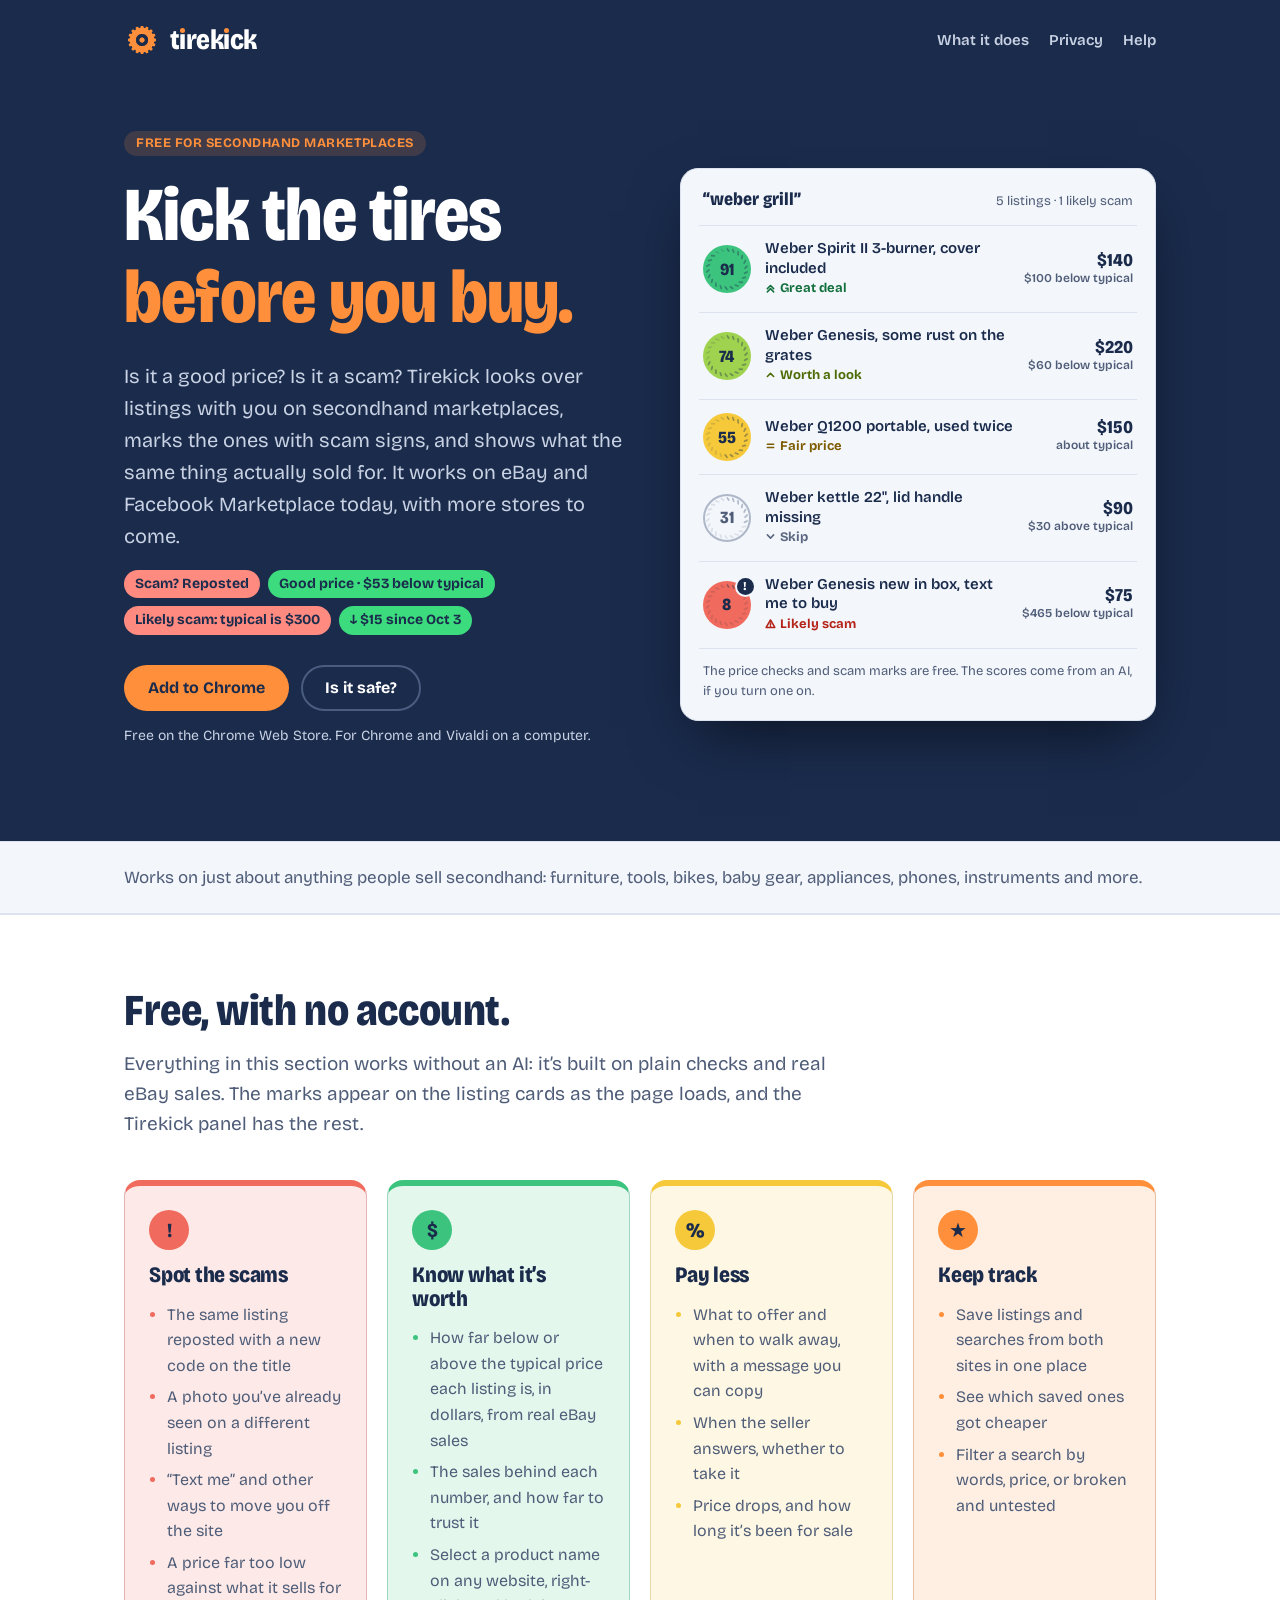
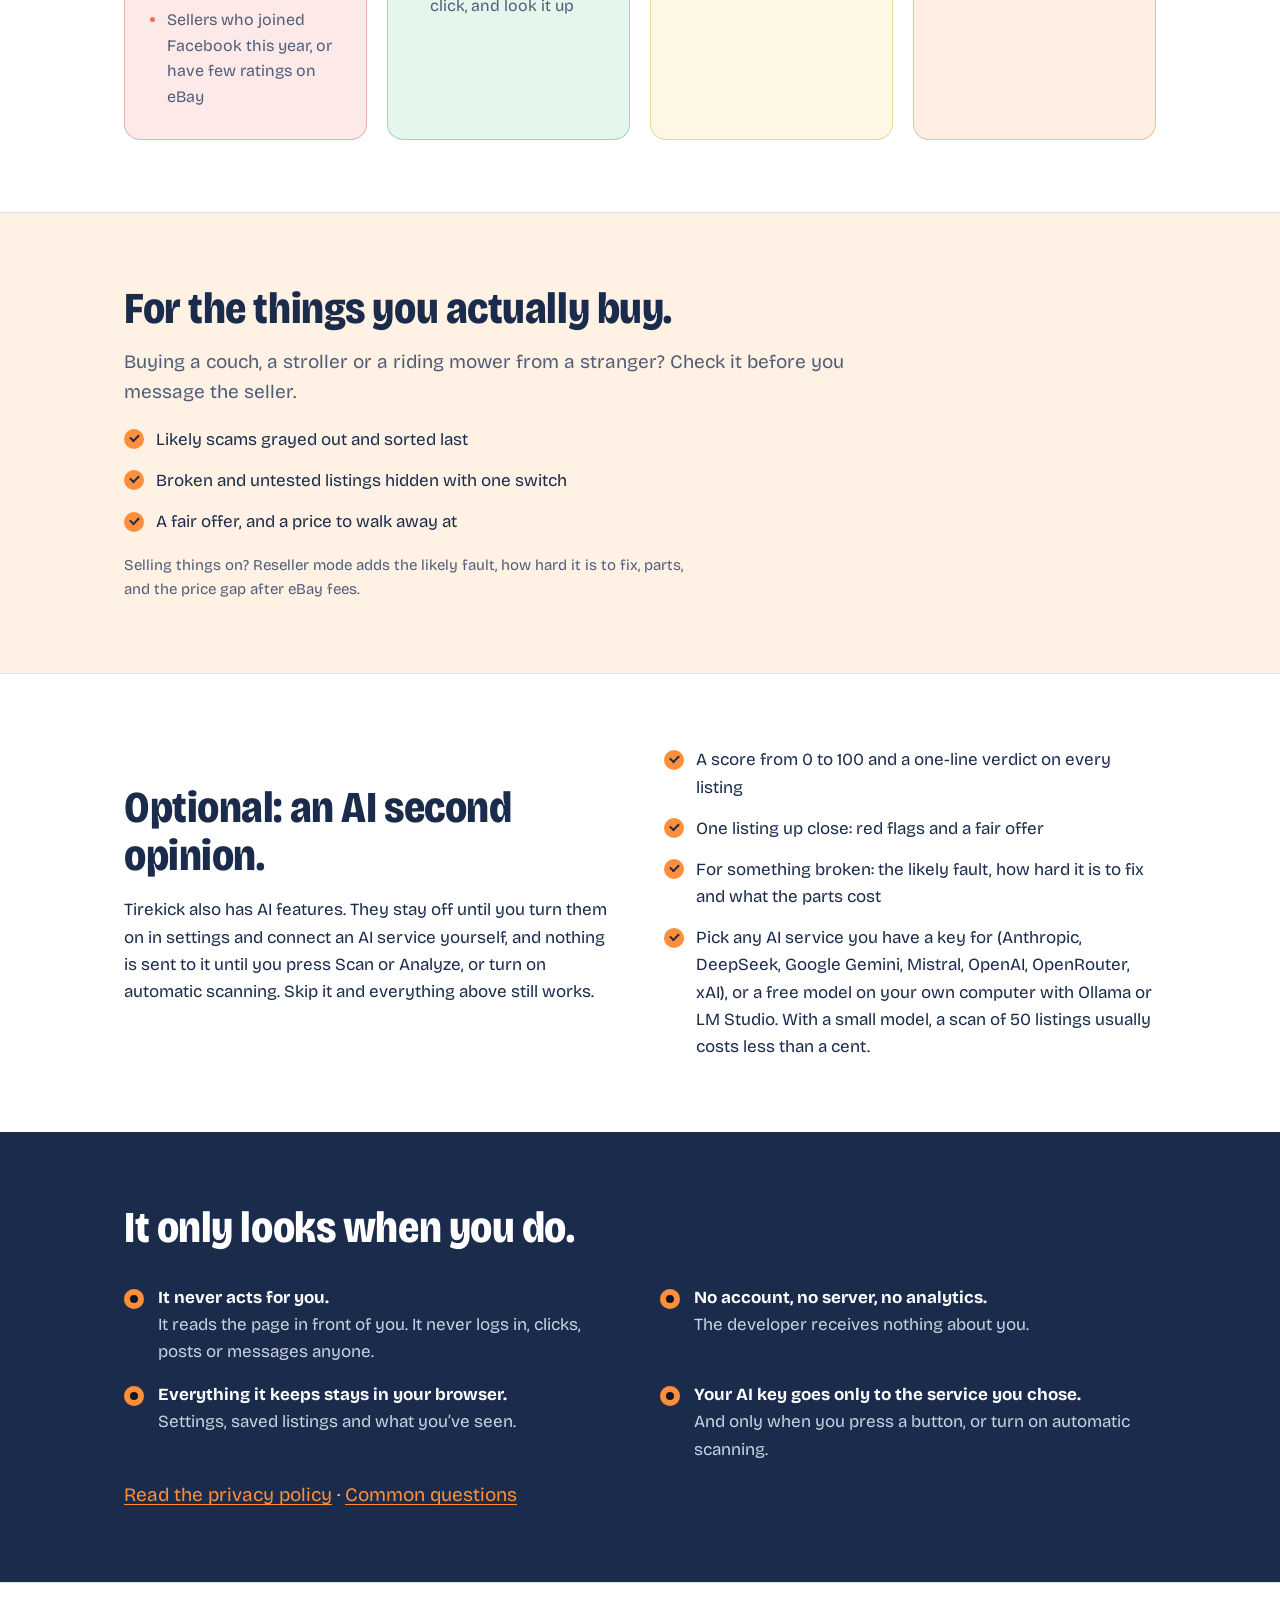
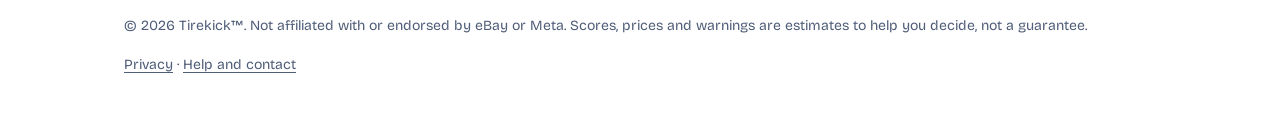
==== index.html @ babb9580 "Scam chips say Scam? and Likely scam: typical is, matching the extension Co-Authored-By: Claude Opus" ====
<!doctype html>
<html lang="en-US">
<head>
<meta charset="utf-8">
<meta name="viewport" content="width=device-width, initial-scale=1">
<title>Tirekick: kick the tires before you buy</title>
<meta name="description" content="Good price or scam? Price checks and scam warnings for secondhand marketplaces, starting with eBay and Facebook Marketplace. Free, no account.">
<meta name="theme-color" content="#1A2B4C">
<link rel="icon" href="favicon.png" type="image/png">
<link rel="stylesheet" href="style.css">
<meta property="og:title" content="Tirekick: kick the tires before you buy">
<meta property="og:description" content="Good price or scam? Price checks and scam warnings for secondhand marketplaces, starting with eBay and Facebook Marketplace.">
<meta property="og:image" content="https://tirekick.app/icon.png">
<meta property="og:url" content="https://tirekick.app/">
<link rel="canonical" href="https://tirekick.app/">
</head>
<body>
<a class="skip" href="#main">Skip to content</a>
<div class="hero-band">
  <header class="wrap top">
    <a class="brand" href="./" aria-label="Tirekick home">
      <img src="icon.png" alt="" width="36" height="36">
      <span class="wordmark" role="img" aria-label="Tirekick">t<span class="wm-i" aria-hidden="true">ı</span>rek<span class="wm-i" aria-hidden="true">ı</span>ck</span>
    </a>
    <nav aria-label="Site">
      <a href="#free">What it does</a>
      <a href="privacy.html">Privacy</a>
      <a href="support.html">Help</a>
    </nav>
  </header>

  <div class="wrap hero">
    <div>
      <p class="kicker">Free for secondhand marketplaces</p>
      <h1>Kick the tires <em>before you buy.</em></h1>
      <p class="lede">Is it a good price? Is it a scam? Tirekick looks over listings with you on secondhand marketplaces, marks the ones with scam signs, and shows what the same thing actually sold for. It works on eBay and Facebook Marketplace today, with more stores to come.</p>
      <ul class="chips" aria-label="Examples of the marks Tirekick puts on listing cards">
        <li class="chip warn">Scam? Reposted</li>
        <li class="chip good">Good price · $53 below typical</li>
        <li class="chip warn">Likely scam: typical is $300</li>
        <li class="chip good">↓ $15 since Oct 3</li>
      </ul>
      <div class="cta">
        <a class="btn primary" href="https://chromewebstore.google.com/detail/lmcpkglegjjamhickcmibcfjebjeoodj">Add to Chrome</a>
        <a class="btn ghost" href="#private">Is it safe?</a>
      </div>
      <p class="soon">Free on the Chrome Web Store. For Chrome and Vivaldi on a computer.</p>
    </div>

    <figure class="panel">
      <div class="panel-head"><b>“weber grill”</b><span>5 listings · 1 likely scam</span></div>
      <ol class="rows" aria-label="An example: five listings from one search, each with a score and a verdict">
        <li class="row" data-v="great">
          <div class="dot" style="--lit:20"><span>91</span></div>
          <div><div class="t">Weber Spirit II 3-burner, cover included</div><div class="verdict">Great deal</div></div>
          <div class="p">$140<small>$100 below typical</small></div>
        </li>
        <li class="row" data-v="good">
          <div class="dot" style="--lit:16"><span>74</span></div>
          <div><div class="t">Weber Genesis, some rust on the grates</div><div class="verdict">Worth a look</div></div>
          <div class="p">$220<small>$60 below typical</small></div>
        </li>
        <li class="row" data-v="fair">
          <div class="dot" style="--lit:12"><span>55</span></div>
          <div><div class="t">Weber Q1200 portable, used twice</div><div class="verdict">Fair price</div></div>
          <div class="p">$150<small>about typical</small></div>
        </li>
        <li class="row" data-v="pass">
          <div class="dot" style="--lit:7"><span>31</span></div>
          <div><div class="t">Weber kettle 22", lid handle missing</div><div class="verdict">Skip</div></div>
          <div class="p">$90<small>$30 above typical</small></div>
        </li>
        <li class="row" data-v="suspicious">
          <div class="dot" style="--lit:2"><span>8</span></div>
          <div><div class="t">Weber Genesis new in box, text me to buy</div><div class="verdict">Likely scam</div></div>
          <div class="p">$75<small>$465 below typical</small></div>
        </li>
      </ol>
      <figcaption>The price checks and scam marks are free. The scores come from an AI, if you turn one on.</figcaption>
    </figure>
  </div>
</div>

<main id="main">
  <section class="strip" aria-label="What it works on">
    <div class="wrap">
      <p>Works on just about anything people sell secondhand: furniture, tools, bikes, baby gear, appliances, phones, instruments and more.</p>
    </div>
  </section>

  <section class="band" id="free">
    <div class="wrap">
      <h2>Free, with no account.</h2>
      <p class="sub">Everything in this section works without an AI: it’s built on plain checks and real eBay sales. The marks appear on the listing cards as the page loads, and the Tirekick panel has the rest.</p>
      <div class="cols four">
        <div class="card" data-c="suspicious">
          <div class="icon" aria-hidden="true">!</div>
          <h3>Spot the scams</h3>
          <ul>
            <li>The same listing reposted with a new code on the title</li>
            <li>A photo you’ve already seen on a different listing</li>
            <li>“Text me” and other ways to move you off the site</li>
            <li>A price far too low against what it sells for</li>
            <li>Sellers who joined Facebook this year, or have few ratings on eBay</li>
          </ul>
        </div>
        <div class="card" data-c="great">
          <div class="icon" aria-hidden="true">$</div>
          <h3>Know what it’s worth</h3>
          <ul>
            <li>How far below or above the typical price each listing is, in dollars, from real eBay sales</li>
            <li>The sales behind each number, and how far to trust it</li>
            <li>Select a product name on any website, right-click, and look it up</li>
          </ul>
        </div>
        <div class="card" data-c="fair">
          <div class="icon" aria-hidden="true">%</div>
          <h3>Pay less</h3>
          <ul>
            <li>What to offer and when to walk away, with a message you can copy</li>
            <li>When the seller answers, whether to take it</li>
            <li>Price drops, and how long it’s been for sale</li>
          </ul>
        </div>
        <div class="card" data-c="accent">
          <div class="icon" aria-hidden="true">★</div>
          <h3>Keep track</h3>
          <ul>
            <li>Save listings and searches from both sites in one place</li>
            <li>See which saved ones got cheaper</li>
            <li>Filter a search by words, price, or broken and untested</li>
          </ul>
        </div>
      </div>
    </div>
  </section>

  <section class="band tint" id="modes">
    <div class="wrap">
      <h2>For the things you actually buy.</h2>
      <p class="sub">Buying a couch, a stroller or a riding mower from a stranger? Check it before you message the seller.</p>
      <ul class="ticks">
        <li>Likely scams grayed out and sorted last</li>
        <li>Broken and untested listings hidden with one switch</li>
        <li>A fair offer, and a price to walk away at</li>
      </ul>
      <p class="sub quiet">Selling things on? Reseller mode adds the likely fault, how hard it is to fix, parts, and the price gap after eBay fees.</p>
    </div>
  </section>

  <section class="band" id="ai">
    <div class="wrap split">
      <div>
        <h2>Optional: an AI second opinion.</h2>
        <p class="sub">Tirekick also has AI features. They stay off until you turn them on in settings and connect an AI service yourself, and nothing is sent to it until you press Scan or Analyze, or turn on automatic scanning. Skip it and everything above still works.</p>
      </div>
      <ul class="ticks">
        <li>A score from 0 to 100 and a one-line verdict on every listing</li>
        <li>One listing up close: red flags and a fair offer</li>
        <li>For something broken: the likely fault, how hard it is to fix and what the parts cost</li>
        <li>Pick any AI service you have a key for (Anthropic, DeepSeek, Google Gemini, Mistral, OpenAI, OpenRouter, xAI), or a free model on your own computer with Ollama or LM Studio. With a small model, a scan of 50 listings usually costs less than a cent.</li>
      </ul>
    </div>
  </section>

  <section class="band navy" id="private">
    <div class="wrap">
      <h2>It only looks when you do.</h2>
      <ul class="facts">
        <li><b>It never acts for you.</b><span>It reads the page in front of you. It never logs in, clicks, posts or messages anyone.</span></li>
        <li><b>No account, no server, no analytics.</b><span>The developer receives nothing about you.</span></li>
        <li><b>Everything it keeps stays in your browser.</b><span>Settings, saved listings and what you’ve seen.</span></li>
        <li><b>Your AI key goes only to the service you chose.</b><span>And only when you press a button, or turn on automatic scanning.</span></li>
      </ul>
      <p class="sub"><a href="privacy.html">Read the privacy policy</a> · <a href="support.html#faq">Common questions</a></p>
    </div>
  </section>
</main>

<footer>
  <div class="wrap">
    <span>© 2026 Tirekick™. Not affiliated with or endorsed by eBay or Meta. Scores, prices and warnings are estimates to help you decide, not a guarantee.</span>
    <span><a href="privacy.html">Privacy</a> · <a href="support.html">Help and contact</a></span>
  </div>
</footer>
</body>
</html>
---- style.css ----
/* tirekick.app. Colors, type, the tread and the verdict glyphs mirror lib/theme.js; change them there first. */
@font-face { font-family: "TK Sans"; src: url("fonts/bricolage-grotesque.woff2") format("woff2"); font-weight: 200 800; font-stretch: 100%; font-display: swap; }
@font-face { font-family: "TK Display"; src: url("fonts/bricolage-grotesque.woff2") format("woff2"); font-weight: 700 800; font-stretch: 85%; font-display: swap; }

:root {
  color-scheme: dark;
  --navy: #1A2B4C; --orange: #FF8F3A;
  --paper: #1C2433; --paper-2: #161D29; --raise: #232D3F; --ink: #EDF0F5; --muted: #A8B1C2; --rule: #2D3749; --tint: #161D29;
  --accent: #FF8F3A; --btn: #FF8F3A; --on-btn: #1A2B4C;
  --v-great: #5FE39A; --v-good: #C3EA6E; --v-fair: #FFE16B; --v-pass: #A9B5CB; --v-suspicious: #FF8A80;
  --dot-great: #3BDB7E; --dot-good: #B6E35A; --dot-fair: #FFE04A; --dot-pass: #7D8BA6; --dot-suspicious: #FF6A5E;
  --good-bg: #3BDB7E; --good-fg: #1A2B4C; --warn-bg: #FF8A80; --warn-fg: #1A2B4C; --new-bg: #FF8F3A; --new-fg: #1A2B4C;
  --shadow: 0 0 0 1px rgba(255,255,255,.04), 0 18px 44px -12px rgba(5,10,25,.75);
  --ui: "TK Sans", system-ui, -apple-system, "Segoe UI", Roboto, "Noto Sans", sans-serif;
  --display: "TK Display", "Arial Narrow", system-ui, -apple-system, "Segoe UI", Roboto, sans-serif;
  --tread: url("data:image/svg+xml,%3Csvg%20xmlns%3D%22http%3A%2F%2Fwww.w3.org%2F2000%2Fsvg%22%20viewBox%3D%220%200%20100%20100%22%3E%3Cpath%20d%3D%22M50%207.70L53.60%2012.50%22%20stroke%3D%22%23000%22%20stroke-width%3D%223.5%22%20stroke-linecap%3D%22round%22%20transform%3D%22rotate(0.00%2050%2050)%22%2F%3E%3Cpath%20d%3D%22M50%207.70L53.60%2012.50%22%20stroke%3D%22%23000%22%20stroke-width%3D%223.5%22%20stroke-linecap%3D%22round%22%20transform%3D%22rotate(16.36%2050%2050)%22%2F%3E%3Cpath%20d%3D%22M50%207.70L53.60%2012.50%22%20stroke%3D%22%23000%22%20stroke-width%3D%223.5%22%20stroke-linecap%3D%22round%22%20transform%3D%22rotate(32.73%2050%2050)%22%2F%3E%3Cpath%20d%3D%22M50%207.70L53.60%2012.50%22%20stroke%3D%22%23000%22%20stroke-width%3D%223.5%22%20stroke-linecap%3D%22round%22%20transform%3D%22rotate(49.09%2050%2050)%22%2F%3E%3Cpath%20d%3D%22M50%207.70L53.60%2012.50%22%20stroke%3D%22%23000%22%20stroke-width%3D%223.5%22%20stroke-linecap%3D%22round%22%20transform%3D%22rotate(65.45%2050%2050)%22%2F%3E%3Cpath%20d%3D%22M50%207.70L53.60%2012.50%22%20stroke%3D%22%23000%22%20stroke-width%3D%223.5%22%20stroke-linecap%3D%22round%22%20transform%3D%22rotate(81.82%2050%2050)%22%2F%3E%3Cpath%20d%3D%22M50%207.70L53.60%2012.50%22%20stroke%3D%22%23000%22%20stroke-width%3D%223.5%22%20stroke-linecap%3D%22round%22%20transform%3D%22rotate(98.18%2050%2050)%22%2F%3E%3Cpath%20d%3D%22M50%207.70L53.60%2012.50%22%20stroke%3D%22%23000%22%20stroke-width%3D%223.5%22%20stroke-linecap%3D%22round%22%20transform%3D%22rotate(114.55%2050%2050)%22%2F%3E%3Cpath%20d%3D%22M50%207.70L53.60%2012.50%22%20stroke%3D%22%23000%22%20stroke-width%3D%223.5%22%20stroke-linecap%3D%22round%22%20transform%3D%22rotate(130.91%2050%2050)%22%2F%3E%3Cpath%20d%3D%22M50%207.70L53.60%2012.50%22%20stroke%3D%22%23000%22%20stroke-width%3D%223.5%22%20stroke-linecap%3D%22round%22%20transform%3D%22rotate(147.27%2050%2050)%22%2F%3E%3Cpath%20d%3D%22M50%207.70L53.60%2012.50%22%20stroke%3D%22%23000%22%20stroke-width%3D%223.5%22%20stroke-linecap%3D%22round%22%20transform%3D%22rotate(163.64%2050%2050)%22%2F%3E%3Cpath%20d%3D%22M50%207.70L53.60%2012.50%22%20stroke%3D%22%23000%22%20stroke-width%3D%223.5%22%20stroke-linecap%3D%22round%22%20transform%3D%22rotate(180.00%2050%2050)%22%2F%3E%3Cpath%20d%3D%22M50%207.70L53.60%2012.50%22%20stroke%3D%22%23000%22%20stroke-width%3D%223.5%22%20stroke-linecap%3D%22round%22%20transform%3D%22rotate(196.36%2050%2050)%22%2F%3E%3Cpath%20d%3D%22M50%207.70L53.60%2012.50%22%20stroke%3D%22%23000%22%20stroke-width%3D%223.5%22%20stroke-linecap%3D%22round%22%20transform%3D%22rotate(212.73%2050%2050)%22%2F%3E%3Cpath%20d%3D%22M50%207.70L53.60%2012.50%22%20stroke%3D%22%23000%22%20stroke-width%3D%223.5%22%20stroke-linecap%3D%22round%22%20transform%3D%22rotate(229.09%2050%2050)%22%2F%3E%3Cpath%20d%3D%22M50%207.70L53.60%2012.50%22%20stroke%3D%22%23000%22%20stroke-width%3D%223.5%22%20stroke-linecap%3D%22round%22%20transform%3D%22rotate(245.45%2050%2050)%22%2F%3E%3Cpath%20d%3D%22M50%207.70L53.60%2012.50%22%20stroke%3D%22%23000%22%20stroke-width%3D%223.5%22%20stroke-linecap%3D%22round%22%20transform%3D%22rotate(261.82%2050%2050)%22%2F%3E%3Cpath%20d%3D%22M50%207.70L53.60%2012.50%22%20stroke%3D%22%23000%22%20stroke-width%3D%223.5%22%20stroke-linecap%3D%22round%22%20transform%3D%22rotate(278.18%2050%2050)%22%2F%3E%3Cpath%20d%3D%22M50%207.70L53.60%2012.50%22%20stroke%3D%22%23000%22%20stroke-width%3D%223.5%22%20stroke-linecap%3D%22round%22%20transform%3D%22rotate(294.55%2050%2050)%22%2F%3E%3Cpath%20d%3D%22M50%207.70L53.60%2012.50%22%20stroke%3D%22%23000%22%20stroke-width%3D%223.5%22%20stroke-linecap%3D%22round%22%20transform%3D%22rotate(310.91%2050%2050)%22%2F%3E%3Cpath%20d%3D%22M50%207.70L53.60%2012.50%22%20stroke%3D%22%23000%22%20stroke-width%3D%223.5%22%20stroke-linecap%3D%22round%22%20transform%3D%22rotate(327.27%2050%2050)%22%2F%3E%3Cpath%20d%3D%22M50%207.70L53.60%2012.50%22%20stroke%3D%22%23000%22%20stroke-width%3D%223.5%22%20stroke-linecap%3D%22round%22%20transform%3D%22rotate(343.64%2050%2050)%22%2F%3E%3C%2Fsvg%3E");
}
@media (prefers-color-scheme: light) {
  :root {
    color-scheme: light;
    --paper: #FFFFFF; --paper-2: #F3F6FB; --raise: #FFFFFF; --ink: #1A2B4C; --muted: #4F5D78; --rule: #DCE3EE; --tint: #FFF1E4;
    --accent: #B04E0E; --btn: #FF8F3A; --on-btn: #1A2B4C;
    --v-great: #12703C; --v-good: #4D6B05; --v-fair: #7D5C00; --v-pass: #5B6780; --v-suspicious: #B42318;
    --dot-great: #3CC47E; --dot-good: #9FD24F; --dot-fair: #F5C93A; --dot-pass: #AEB8C9; --dot-suspicious: #F06A5D;
    --good-bg: #3CC47E; --good-fg: #10261A; --warn-bg: #F06A5D; --warn-fg: #2A0F0B; --new-bg: #FF8F3A; --new-fg: #1A2B4C;
    --shadow: 0 1px 2px rgba(26,43,76,.06), 0 18px 44px -14px rgba(26,43,76,.32);
  }
}

* { box-sizing: border-box; }
html { -webkit-text-size-adjust: 100%; }
body { margin: 0; background: var(--paper); color: var(--ink); font: 17px/1.6 var(--ui); -webkit-font-smoothing: antialiased; }
a { color: var(--accent); text-underline-offset: .18em; }
a:hover { text-decoration-thickness: 2px; }
:focus-visible { outline: 3px solid var(--orange); outline-offset: 3px; border-radius: 4px; }
.wrap { max-width: 1080px; margin: 0 auto; padding: 0 24px; }
@media (max-width: 520px) { .wrap { padding: 0 16px; } }
h1, h2, h3 { font-family: var(--display); font-weight: 800; line-height: 1.08; letter-spacing: -.01em; margin: 0; }

/* ---------- header ---------- */
.top { display: flex; align-items: center; justify-content: space-between; gap: 16px; padding-block: 22px; }
.brand { display: flex; align-items: center; gap: 10px; color: var(--ink); text-decoration: none; }
.brand img { width: 36px; height: 36px; border-radius: 8px; }
.wordmark { font: 800 28px/1 var(--display); letter-spacing: -.02em; }
.wm-i { position: relative; display: inline-block; }
.wm-i::after { content: ""; position: absolute; left: 50%; top: .075em; width: .19em; height: .19em; margin-left: -.095em; border-radius: 50%; background: var(--orange); }
.top nav { display: flex; gap: 20px; font-weight: 600; font-size: 15px; }
.top nav a { color: var(--muted); text-decoration: none; }
.top nav a:hover { color: var(--ink); }
.wordmark, .top nav a { white-space: nowrap; }
@media (max-width: 700px) { .top nav a.wide { display: none; } }
@media (max-width: 520px) { .brand img { width: 30px; height: 30px; } .wordmark { font-size: 24px; } .top nav { gap: 14px; font-size: 14px; } }

/* ---------- hero ---------- */
.hero { display: grid; grid-template-columns: 1.05fr 1fr; gap: 56px; align-items: center; padding-block: 48px 80px; }
.hero h1 { font-size: clamp(44px, 7vw, 76px); }
.hero h1 em { font-style: normal; color: var(--accent); }
.lede { font-size: 20px; color: var(--muted); margin: 22px 0 30px; max-width: 34em; }
.cta { display: flex; flex-wrap: wrap; gap: 12px; align-items: center; }
.btn { display: inline-flex; align-items: center; gap: 8px; padding: 13px 22px; border-radius: 999px; font: 700 16px/1 var(--ui); text-decoration: none; border: 2px solid transparent; }
.btn.primary { background: var(--btn); color: var(--on-btn); }
.btn.ghost { color: var(--ink); border-color: var(--rule); }
.btn.ghost:hover { border-color: var(--muted); }
.soon { font-size: 14px; color: var(--muted); }
@media (max-width: 860px) { .hero { grid-template-columns: 1fr; gap: 40px; padding-block: 24px 56px; } }

/* ---------- the sample panel ---------- */
.panel { margin: 0; background: var(--paper-2); border: 1px solid var(--rule); border-radius: 18px; box-shadow: var(--shadow); padding: 18px; }
.panel-head { display: flex; justify-content: space-between; align-items: baseline; gap: 12px; padding: 2px 4px 14px; border-bottom: 1px solid var(--rule); }
.panel-head b { font: 800 18px/1.2 var(--display); }
.panel-head span { font-size: 13px; color: var(--muted); }
.rows { list-style: none; margin: 0; padding: 0; }
.row { display: grid; grid-template-columns: 48px 1fr auto; gap: 14px; align-items: center; padding: 13px 4px; border-bottom: 1px solid var(--rule); }
.row:last-child { border-bottom: 0; }
.row .t { font-weight: 600; font-size: 15px; line-height: 1.3; }
.row .m { font-size: 13px; color: var(--muted); }
.row .p { font: 800 18px/1 var(--display); text-align: right; }
.row .p small { display: block; font: 600 12px/1.6 var(--ui); color: var(--muted); }
.verdict { font-size: 13px; font-weight: 700; color: var(--v); }
[data-v="great"] { --v: var(--v-great); --d: var(--dot-great); --glyph: url("data:image/svg+xml,%3Csvg%20xmlns%3D%22http%3A%2F%2Fwww.w3.org%2F2000%2Fsvg%22%20viewBox%3D%220%200%2014%2014%22%3E%3Cg%20fill%3D%22none%22%20stroke%3D%22%23000%22%20stroke-width%3D%222%22%20stroke-linecap%3D%22round%22%20stroke-linejoin%3D%22round%22%3E%3Cpath%20d%3D%22M3%208.5l4-4%204%204M3%2012.5l4-4%204%204%22%2F%3E%3C%2Fg%3E%3C%2Fsvg%3E"); }
[data-v="good"] { --v: var(--v-good); --d: var(--dot-good); --glyph: url("data:image/svg+xml,%3Csvg%20xmlns%3D%22http%3A%2F%2Fwww.w3.org%2F2000%2Fsvg%22%20viewBox%3D%220%200%2014%2014%22%3E%3Cg%20fill%3D%22none%22%20stroke%3D%22%23000%22%20stroke-width%3D%222%22%20stroke-linecap%3D%22round%22%20stroke-linejoin%3D%22round%22%3E%3Cpath%20d%3D%22M3%209.5l4-4%204%204%22%2F%3E%3C%2Fg%3E%3C%2Fsvg%3E"); }
[data-v="fair"] { --v: var(--v-fair); --d: var(--dot-fair); --glyph: url("data:image/svg+xml,%3Csvg%20xmlns%3D%22http%3A%2F%2Fwww.w3.org%2F2000%2Fsvg%22%20viewBox%3D%220%200%2014%2014%22%3E%3Cg%20fill%3D%22none%22%20stroke%3D%22%23000%22%20stroke-width%3D%222%22%20stroke-linecap%3D%22round%22%20stroke-linejoin%3D%22round%22%3E%3Cpath%20d%3D%22M3%205.5h8M3%209.5h8%22%2F%3E%3C%2Fg%3E%3C%2Fsvg%3E"); }
[data-v="pass"] { --v: var(--v-pass); --d: var(--dot-pass); --glyph: url("data:image/svg+xml,%3Csvg%20xmlns%3D%22http%3A%2F%2Fwww.w3.org%2F2000%2Fsvg%22%20viewBox%3D%220%200%2014%2014%22%3E%3Cg%20fill%3D%22none%22%20stroke%3D%22%23000%22%20stroke-width%3D%222%22%20stroke-linecap%3D%22round%22%20stroke-linejoin%3D%22round%22%3E%3Cpath%20d%3D%22M3%205l4%204%204-4%22%2F%3E%3C%2Fg%3E%3C%2Fsvg%3E"); }
[data-v="suspicious"] { --v: var(--v-suspicious); --d: var(--dot-suspicious); --glyph: url("data:image/svg+xml,%3Csvg%20xmlns%3D%22http%3A%2F%2Fwww.w3.org%2F2000%2Fsvg%22%20viewBox%3D%220%200%2014%2014%22%3E%3Cg%20fill%3D%22none%22%20stroke%3D%22%23000%22%20stroke-width%3D%222%22%20stroke-linecap%3D%22round%22%20stroke-linejoin%3D%22round%22%3E%3Cpath%20d%3D%22M7%202.5l5.5%209.5h-11z%22%2F%3E%3Cpath%20d%3D%22M7%206.5v2.4M7%2010.6v.1%22%2F%3E%3C%2Fg%3E%3C%2Fsvg%3E"); }
.verdict::before { content: ""; display: inline-block; width: .85em; height: .85em; margin-right: .3em; vertical-align: -.06em; background: currentColor;
  -webkit-mask: var(--glyph) center/contain no-repeat; mask: var(--glyph) center/contain no-repeat; }

.dot { --mk: color-mix(in srgb, var(--d) 60%, #1A2B4C); position: relative; width: 48px; height: 48px; border-radius: 50%; background: var(--d); color: #1A2B4C;
  display: grid; place-items: center; font: 800 17px/1 var(--display); }
.dot::before { content: ""; position: absolute; inset: 0; border-radius: 50%;
  background: conic-gradient(var(--mk) calc((var(--lit) - .5) * 16.3636deg), color-mix(in srgb, var(--mk) 36%, transparent) 0);
  -webkit-mask: var(--tread) center/100% 100% no-repeat; mask: var(--tread) center/100% 100% no-repeat; }
.dot > span { position: relative; }
[data-v="pass"] .dot { --mk: var(--d); background: var(--paper-2); box-shadow: inset 0 0 0 2px var(--d); color: var(--muted); }
[data-v="suspicious"] .dot::after { content: "!"; position: absolute; top: -3px; right: -3px; width: 17px; height: 17px; border-radius: 50%;
  background: #1A2B4C; color: #fff; box-shadow: 0 0 0 2px var(--paper-2); font: 800 12px/17px var(--ui); text-align: center; }
@media (forced-colors: active) { .dot { background: none; border: 2px solid CanvasText; } .dot::before { display: none; } }
@media (max-width: 420px) { .row { grid-template-columns: 40px 1fr auto; gap: 10px; } .dot { width: 40px; height: 40px; font-size: 15px; } }

/* ---------- sections ---------- */
section.band { padding: 72px 0; border-top: 1px solid var(--rule); }
.band h2 { font-size: clamp(30px, 4.4vw, 44px); max-width: 18em; }
.band > .wrap > p.sub { color: var(--muted); font-size: 19px; max-width: 38em; margin: 14px 0 0; }
.cols { display: grid; grid-template-columns: repeat(3, 1fr); gap: 20px; margin-top: 40px; }
.card { background: var(--paper-2); border: 1px solid var(--rule); border-radius: 16px; padding: 24px; }
.card h3 { font-size: 22px; margin-bottom: 4px; }
.card .tag { font-size: 13px; font-weight: 700; color: var(--accent); text-transform: uppercase; letter-spacing: .06em; }
.card ul { margin: 14px 0 0; padding-left: 1.1em; color: var(--muted); font-size: 16px; }
.card li { margin: 6px 0; }
.card li::marker { color: var(--orange); }
@media (max-width: 860px) { .cols { grid-template-columns: 1fr; } }

.facts { display: grid; grid-template-columns: repeat(2, 1fr); gap: 16px 40px; margin-top: 32px; padding: 0; list-style: none; }
.facts li { padding-left: 34px; position: relative; }
.facts li::before { content: ""; position: absolute; left: 0; top: .3em; width: 20px; height: 20px; border-radius: 50%; background: var(--orange); box-shadow: inset 0 0 0 6px var(--orange), inset 0 0 0 20px var(--navy); }
.facts b { display: block; }
.facts span { color: var(--muted); }
@media (max-width: 700px) { .facts { grid-template-columns: 1fr; } }

/* ---------- color: chips, card edges, the navy band ---------- */
.kicker { display: inline-block; margin: 0 0 18px; padding: 6px 12px; border-radius: 999px; font: 700 13px/1 var(--ui); letter-spacing: .04em; text-transform: uppercase;
  background: var(--new-bg); color: var(--new-fg); }
.chips { list-style: none; display: flex; flex-wrap: wrap; gap: 8px; margin: -12px 0 30px; padding: 0; }
.chip { padding: 5px 11px; border-radius: 999px; font: 700 14px/1.3 var(--ui); }
.chip.good { background: var(--good-bg); color: var(--good-fg); }
.chip.warn { background: var(--warn-bg); color: var(--warn-fg); }
.chip.new { background: var(--new-bg); color: var(--new-fg); }
.chip.plain { box-shadow: inset 0 0 0 2px var(--dot-great); color: var(--v-great); }
.panel figcaption { padding: 12px 4px 0; border-top: 1px solid var(--rule); font-size: 13px; color: var(--muted); }
.cols.four { grid-template-columns: repeat(4, 1fr); }
@media (max-width: 1020px) { .cols.four { grid-template-columns: repeat(2, 1fr); } }
@media (max-width: 600px) { .cols.four { grid-template-columns: 1fr; } }
.card[data-c] { border-top: 6px solid var(--c); }
.card[data-c] .tag { color: var(--ct); }
.card[data-c] li::marker { color: var(--c); }
[data-c="great"] { --c: var(--dot-great); --ct: var(--v-great); }
[data-c="suspicious"] { --c: var(--dot-suspicious); --ct: var(--v-suspicious); }
[data-c="fair"] { --c: var(--dot-fair); --ct: var(--v-fair); }
[data-c="accent"] { --c: var(--orange); --ct: var(--accent); }
.band.navy { background: var(--navy); color: #FFFFFF; border-top: 0; }
.band.navy .sub, .band.navy > .wrap > p.sub { color: #C9D2E3; } /* the second beats .band > .wrap > p.sub */
.band.navy b { color: #FFFFFF; }
.split { display: grid; grid-template-columns: 1fr 1fr; gap: 48px; align-items: center; }
@media (max-width: 860px) { .split { grid-template-columns: 1fr; gap: 28px; } }
.ticks { list-style: none; margin: 0; padding: 0; display: grid; gap: 14px; font-size: 17px; }
.ticks li { position: relative; padding-left: 32px; }
.ticks li::before { content: ""; position: absolute; left: 0; top: .2em; width: 20px; height: 20px; border-radius: 50%; background: var(--orange); }
.ticks li::after { content: ""; position: absolute; left: 6px; top: calc(.2em + 5px); width: 7px; height: 4px; border: solid var(--navy); border-width: 0 0 2.5px 2.5px; transform: rotate(-45deg); }
.band > .wrap > p.sub.small { font-size: 16px; }

/* ---------- the help page ---------- */
.contact { background: var(--paper-2); border: 1px solid var(--rule); border-left: 4px solid var(--orange); border-radius: 12px; padding: 18px 22px; }
.contact b, .contact span { display: block; }
.contact span { color: var(--muted); }
.steps { padding-left: 1.3em; }
.steps li::marker { font-weight: 800; color: var(--accent); }
kbd { font: 600 14px/1 var(--ui); padding: 2px 6px; border: 1px solid var(--line, var(--rule)); border-radius: 5px; background: var(--paper-2); }
.faq details { border-bottom: 1px solid var(--rule); padding: 4px 0; }
.faq details:first-child { border-top: 1px solid var(--rule); }
.faq summary { cursor: pointer; padding: 12px 0; font-weight: 700; list-style-position: outside; }
.faq summary::marker { color: var(--accent); }
.faq details p { margin: 0 0 16px; color: var(--muted); }

/* ---------- round 2: the navy hero, icons, the two modes ---------- */
.hero-band { background: var(--navy); color: #FFFFFF; border-bottom: 1px solid var(--rule); }
@media (prefers-color-scheme: dark) { .hero-band, .band.navy { background: #141A25; } }
.hero-band .brand, .hero-band .top nav a:hover { color: #FFFFFF; }
.hero-band .top nav a { color: #C9D2E3; }
.hero-band .hero h1 { color: #FFFFFF; }
.hero-band .hero h1 em { color: var(--orange); }
.hero-band .lede, .hero-band .soon { color: #C9D2E3; }
.hero-band .btn.primary { background: var(--orange); color: var(--navy); }
.hero-band .btn.ghost { color: #FFFFFF; border-color: #4A5C80; }
.hero-band .btn.ghost:hover { border-color: #C9D2E3; }
.hero-band .kicker { background: rgba(255,143,58,.16); color: var(--orange); }
.hero-band .chip.good { background: #3BDB7E; color: var(--navy); }
.hero-band .chip.warn { background: #FF8A80; color: var(--navy); }
.hero-band .chip.new { background: var(--orange); color: var(--navy); }
.hero-band .panel { color: var(--ink); box-shadow: 0 24px 60px -18px rgba(0,0,0,.6); }
.hero-band :focus-visible { outline-color: #FFFFFF; }
.card .icon { width: 40px; height: 40px; border-radius: 50%; display: grid; place-items: center; margin-bottom: 14px;
  background: var(--c); color: var(--navy); font: 800 20px/1 var(--display); }
.card[data-c] { background: color-mix(in srgb, var(--c) 14%, var(--paper)); border-color: color-mix(in srgb, var(--c) 40%, var(--rule)); }
.card[data-c] { border-top-color: var(--c); }
.band.tint { background: var(--tint); }
.cols.two { grid-template-columns: repeat(2, 1fr); }
@media (max-width: 860px) { .cols.two { grid-template-columns: 1fr; } }
.mode { background: var(--paper); border: 1px solid var(--rule); border-top: 8px solid var(--c); border-radius: 16px; padding: 26px; }
.mode h3 { font-size: 26px; margin: 10px 0 6px; }
.mode > p { color: var(--muted); margin: 0 0 18px; }
.mode-tag { display: inline-block; padding: 5px 12px; border-radius: 999px; background: var(--c); color: var(--navy); font: 800 13px/1 var(--ui); letter-spacing: .05em; text-transform: uppercase; }
.mode .ticks li::before { background: var(--c); }
.band.navy .facts span { color: #C9D2E3; }
.band.navy .facts li::before { box-shadow: inset 0 0 0 6px var(--orange), inset 0 0 0 20px #0F1726; }
.band.navy a { color: var(--orange); }
.band.navy h2 { color: #FFFFFF; }

.strip { padding: 22px 0; background: var(--paper-2); border-bottom: 1px solid var(--rule); }
.strip p { margin: 0; color: var(--muted); font-size: 17px; }

/* ---------- footer ---------- */
footer { border-top: 1px solid var(--rule); padding: 32px 0 48px; font-size: 14px; color: var(--muted); }
footer .wrap { display: flex; flex-wrap: wrap; gap: 12px 28px; justify-content: space-between; }
footer a { color: var(--muted); display: inline-block; padding: 4px 0; } /* a 24px-high target */
.skip { position: absolute; left: 16px; top: -60px; z-index: 10; padding: 10px 16px; border-radius: 8px; background: var(--paper, #FFFFFF); color: var(--ink, #111111); font-weight: 600; }
.skip:focus { top: 12px; }

/* ---------- the privacy page ---------- */
.doc { max-width: 760px; padding-top: 24px; padding-bottom: 72px; }
.doc h1 { font-size: clamp(36px, 6vw, 56px); }
.doc .date { color: var(--muted); margin: 10px 0 28px; }
.doc h2 { font-size: 28px; margin: 48px 0 12px; }
.doc .short { background: var(--paper-2); border: 1px solid var(--rule); border-left: 4px solid var(--orange); border-radius: 12px; padding: 18px 22px; }
.doc li { margin: 8px 0; }
.table { overflow-x: auto; margin: 16px 0; border: 1px solid var(--rule); border-radius: 12px; }
.table table { border-collapse: collapse; width: 100%; min-width: 560px; font-size: 15px; }
.table th, .table td { text-align: left; vertical-align: top; padding: 12px 14px; border-bottom: 1px solid var(--rule); }
.table th { background: var(--paper-2); font-weight: 700; }
.table tr:last-child td { border-bottom: 0; }
.placeholder { background: color-mix(in srgb, var(--orange) 25%, transparent); padding: 0 4px; border-radius: 4px; }

#modes .ticks { margin: 18px 0 8px; }
#modes .quiet { font-size: 15px; margin-top: 18px; }
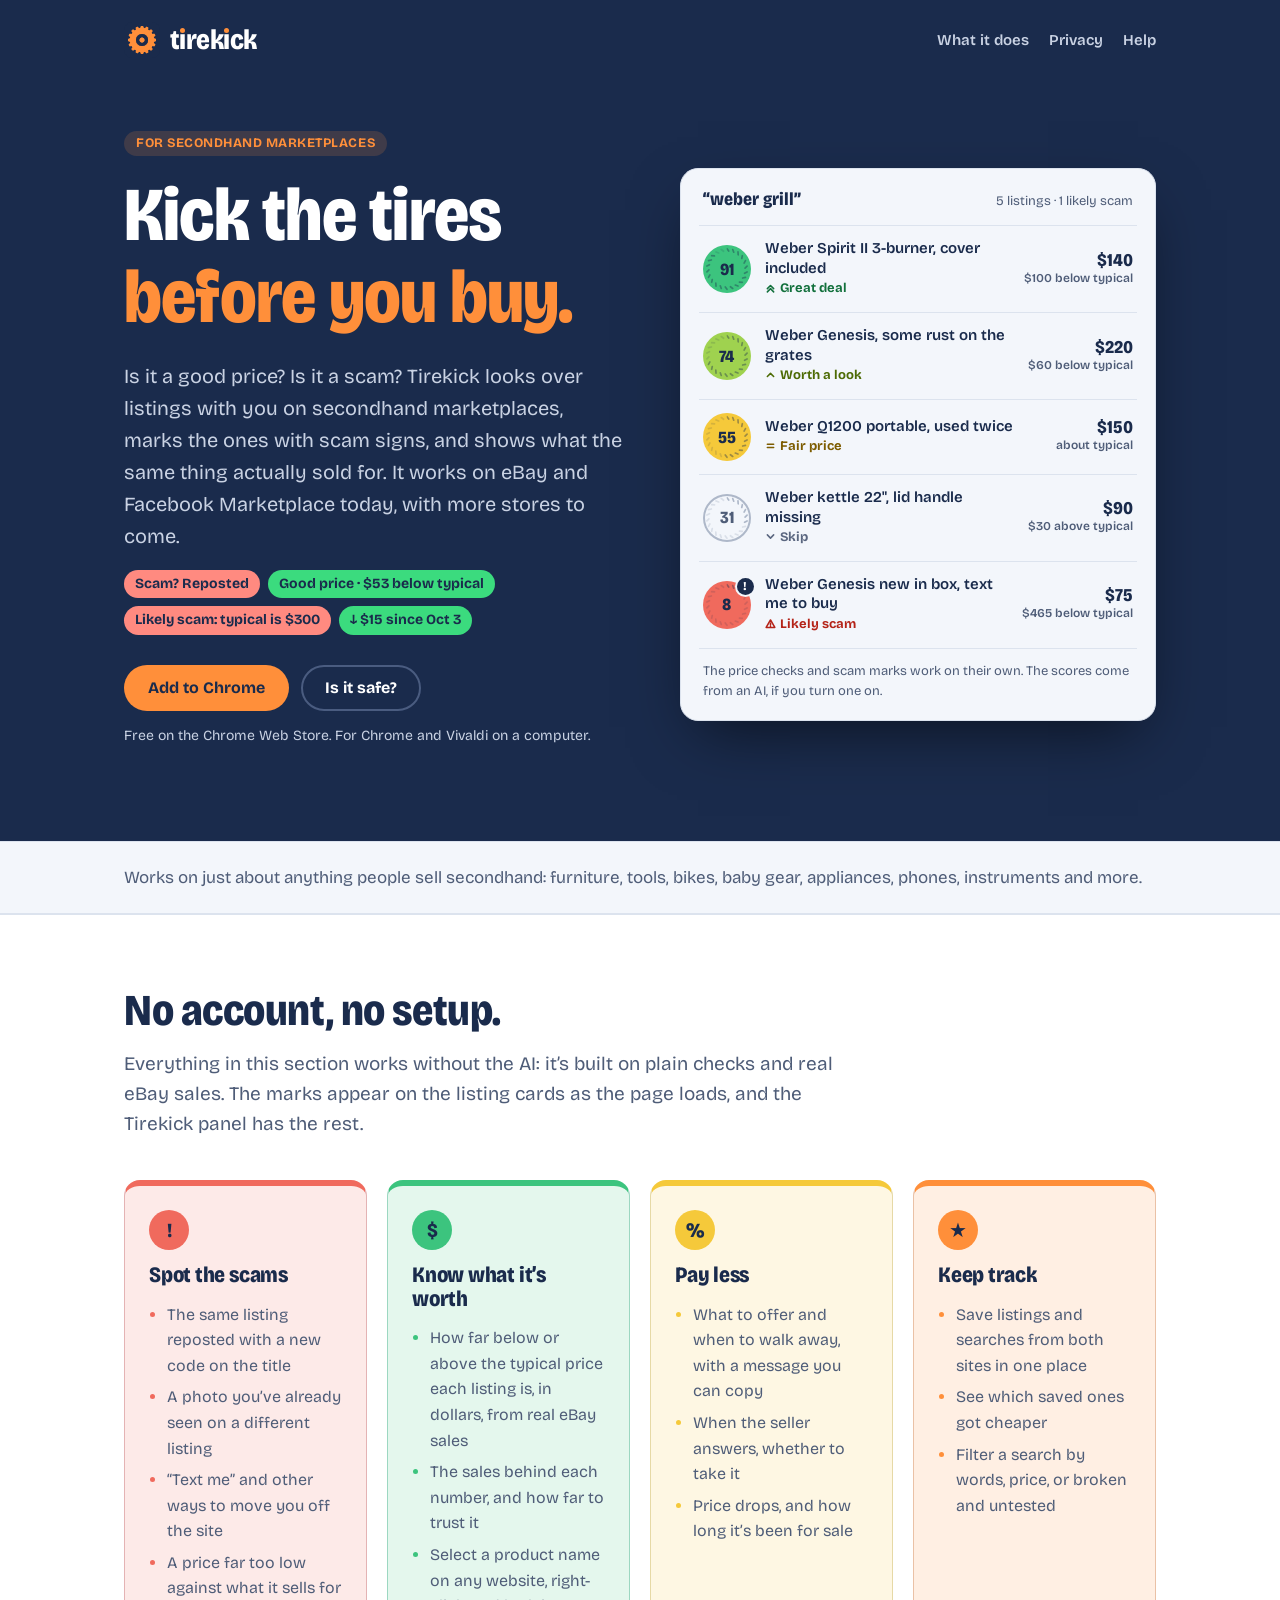
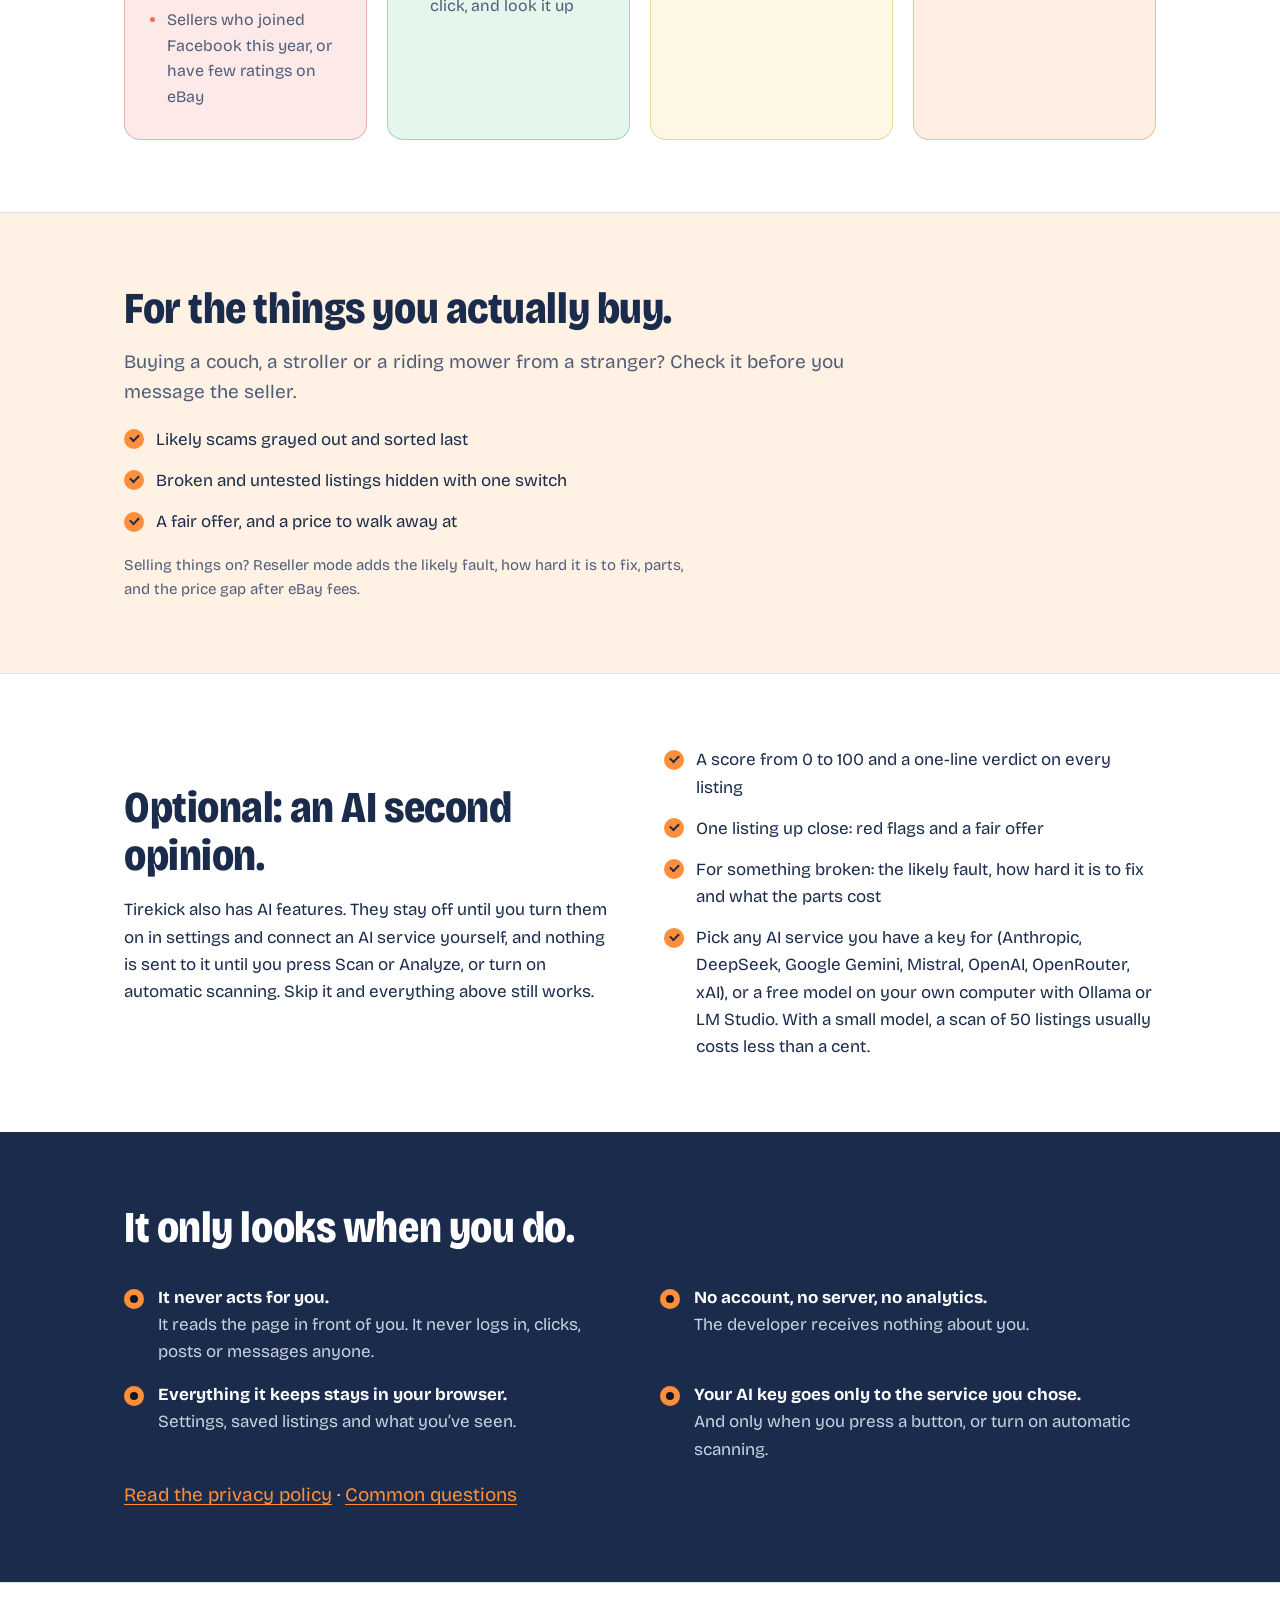
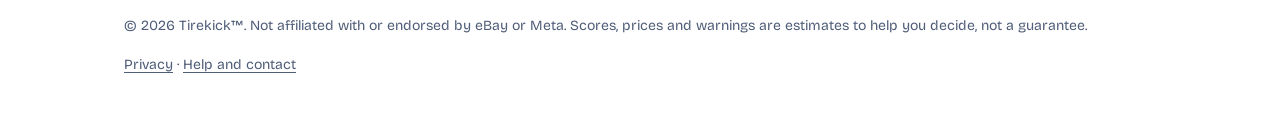
==== commit fa109354: "Sync site/: drop "free" where it no longer says anything Co-Authored-By: Claude Opus 5.5 (1M context" ====
--- a/index.html
+++ b/index.html
@@ -4,7 +4,7 @@
 <meta charset="utf-8">
 <meta name="viewport" content="width=device-width, initial-scale=1">
 <title>Tirekick: kick the tires before you buy</title>
-<meta name="description" content="Good price or scam? Price checks and scam warnings for secondhand marketplaces, starting with eBay and Facebook Marketplace. Free, no account.">
+<meta name="description" content="Good price or scam? Price checks and scam warnings for secondhand marketplaces, starting with eBay and Facebook Marketplace. No account needed.">
 <meta name="theme-color" content="#1A2B4C">
 <link rel="icon" href="favicon.png" type="image/png">
 <link rel="stylesheet" href="style.css">
@@ -31,7 +31,7 @@
 
   <div class="wrap hero">
     <div>
-      <p class="kicker">Free for secondhand marketplaces</p>
+      <p class="kicker">For secondhand marketplaces</p>
       <h1>Kick the tires <em>before you buy.</em></h1>
       <p class="lede">Is it a good price? Is it a scam? Tirekick looks over listings with you on secondhand marketplaces, marks the ones with scam signs, and shows what the same thing actually sold for. It works on eBay and Facebook Marketplace today, with more stores to come.</p>
       <ul class="chips" aria-label="Examples of the marks Tirekick puts on listing cards">
@@ -76,7 +76,7 @@
           <div class="p">$75<small>$465 below typical</small></div>
         </li>
       </ol>
-      <figcaption>The price checks and scam marks are free. The scores come from an AI, if you turn one on.</figcaption>
+      <figcaption>The price checks and scam marks work on their own. The scores come from an AI, if you turn one on.</figcaption>
     </figure>
   </div>
 </div>
@@ -90,8 +90,8 @@
 
   <section class="band" id="free">
     <div class="wrap">
-      <h2>Free, with no account.</h2>
-      <p class="sub">Everything in this section works without an AI: it’s built on plain checks and real eBay sales. The marks appear on the listing cards as the page loads, and the Tirekick panel has the rest.</p>
+      <h2>No account, no setup.</h2>
+      <p class="sub">Everything in this section works without the AI: it’s built on plain checks and real eBay sales. The marks appear on the listing cards as the page loads, and the Tirekick panel has the rest.</p>
       <div class="cols four">
         <div class="card" data-c="suspicious">
           <div class="icon" aria-hidden="true">!</div>
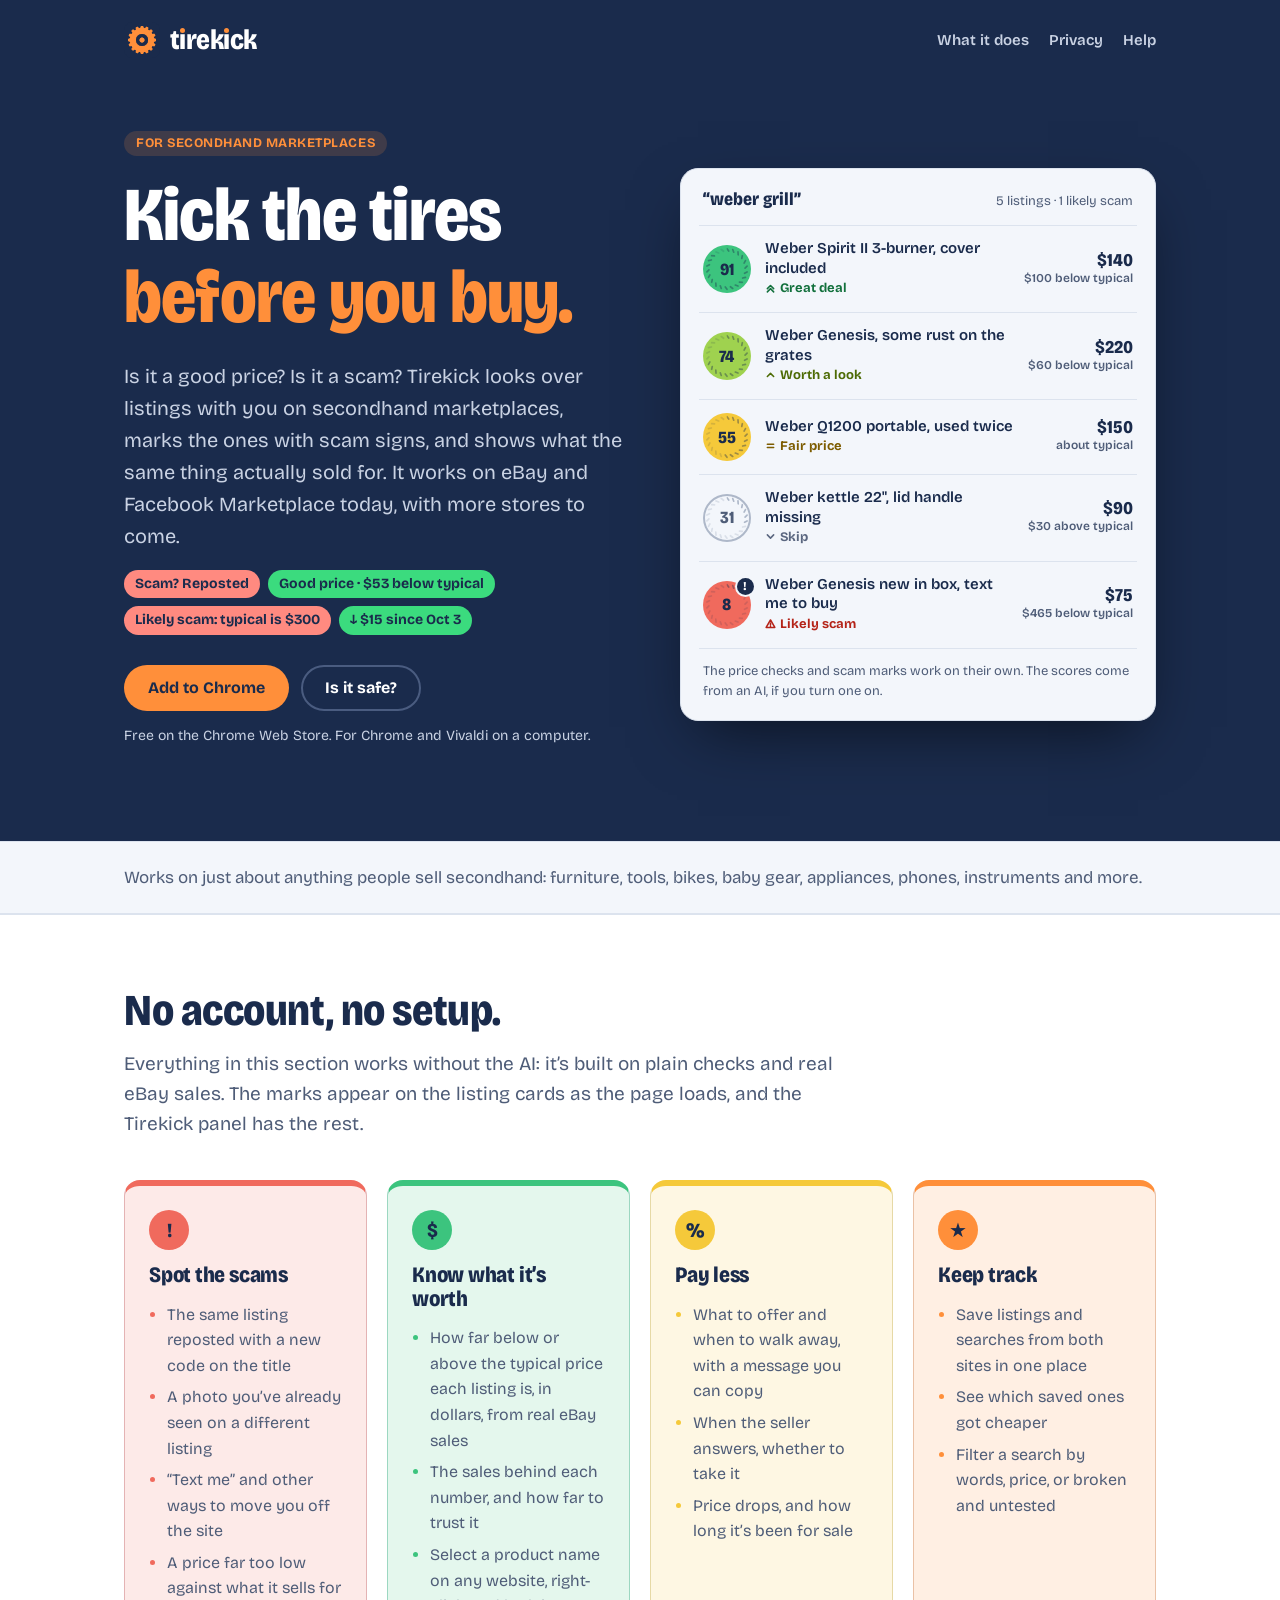
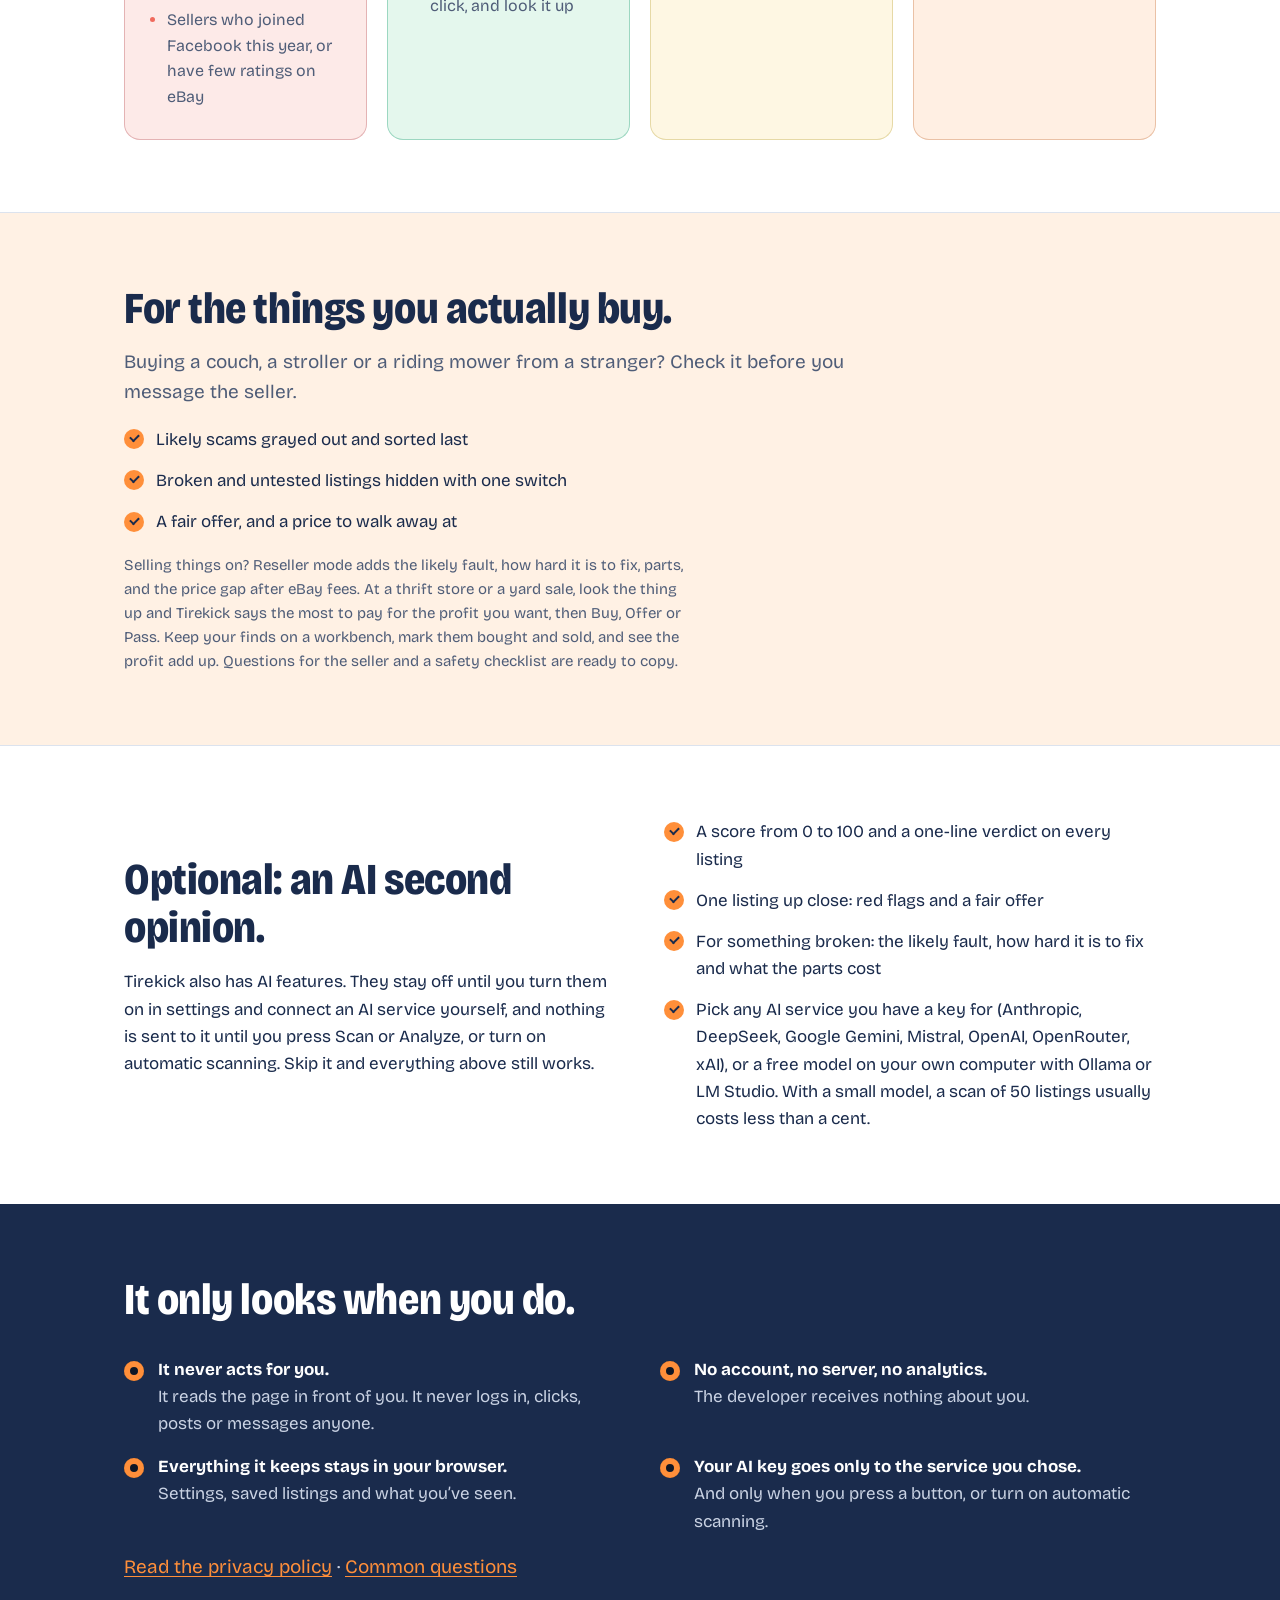
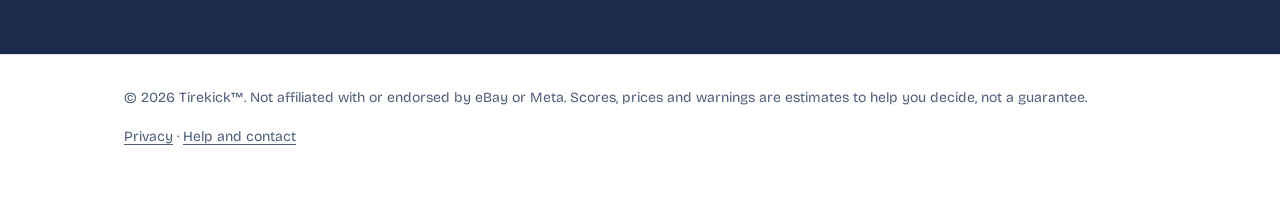
==== commit e87e8fda: "Reseller workbench on the landing page and in the privacy policy (from the extension repo's site/) T" ====
--- a/index.html
+++ b/index.html
@@ -144,7 +144,7 @@
         <li>Broken and untested listings hidden with one switch</li>
         <li>A fair offer, and a price to walk away at</li>
       </ul>
-      <p class="sub quiet">Selling things on? Reseller mode adds the likely fault, how hard it is to fix, parts, and the price gap after eBay fees.</p>
+      <p class="sub quiet">Selling things on? Reseller mode adds the likely fault, how hard it is to fix, parts, and the price gap after eBay fees. At a thrift store or a yard sale, look the thing up and Tirekick says the most to pay for the profit you want, then Buy, Offer or Pass. Keep your finds on a workbench, mark them bought and sold, and see the profit add up. Questions for the seller and a safety checklist are ready to copy.</p>
     </div>
   </section>
 
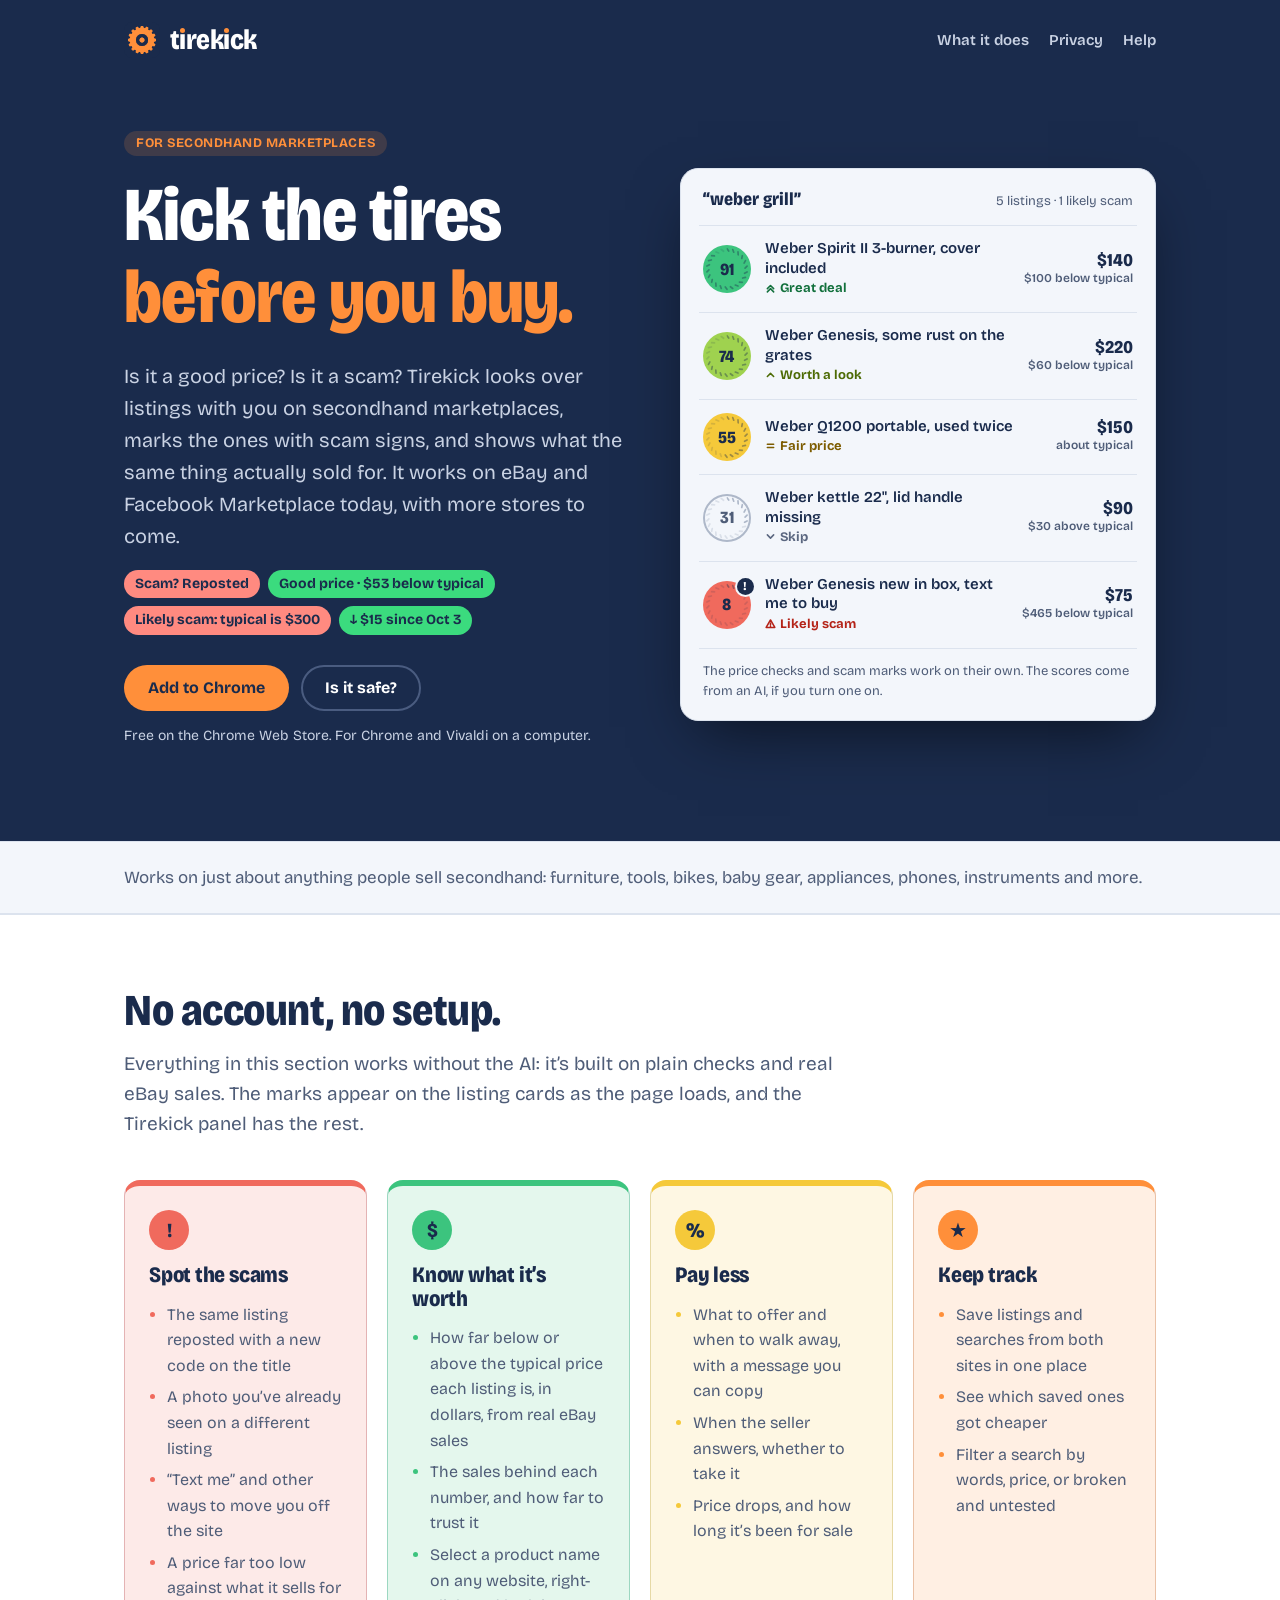
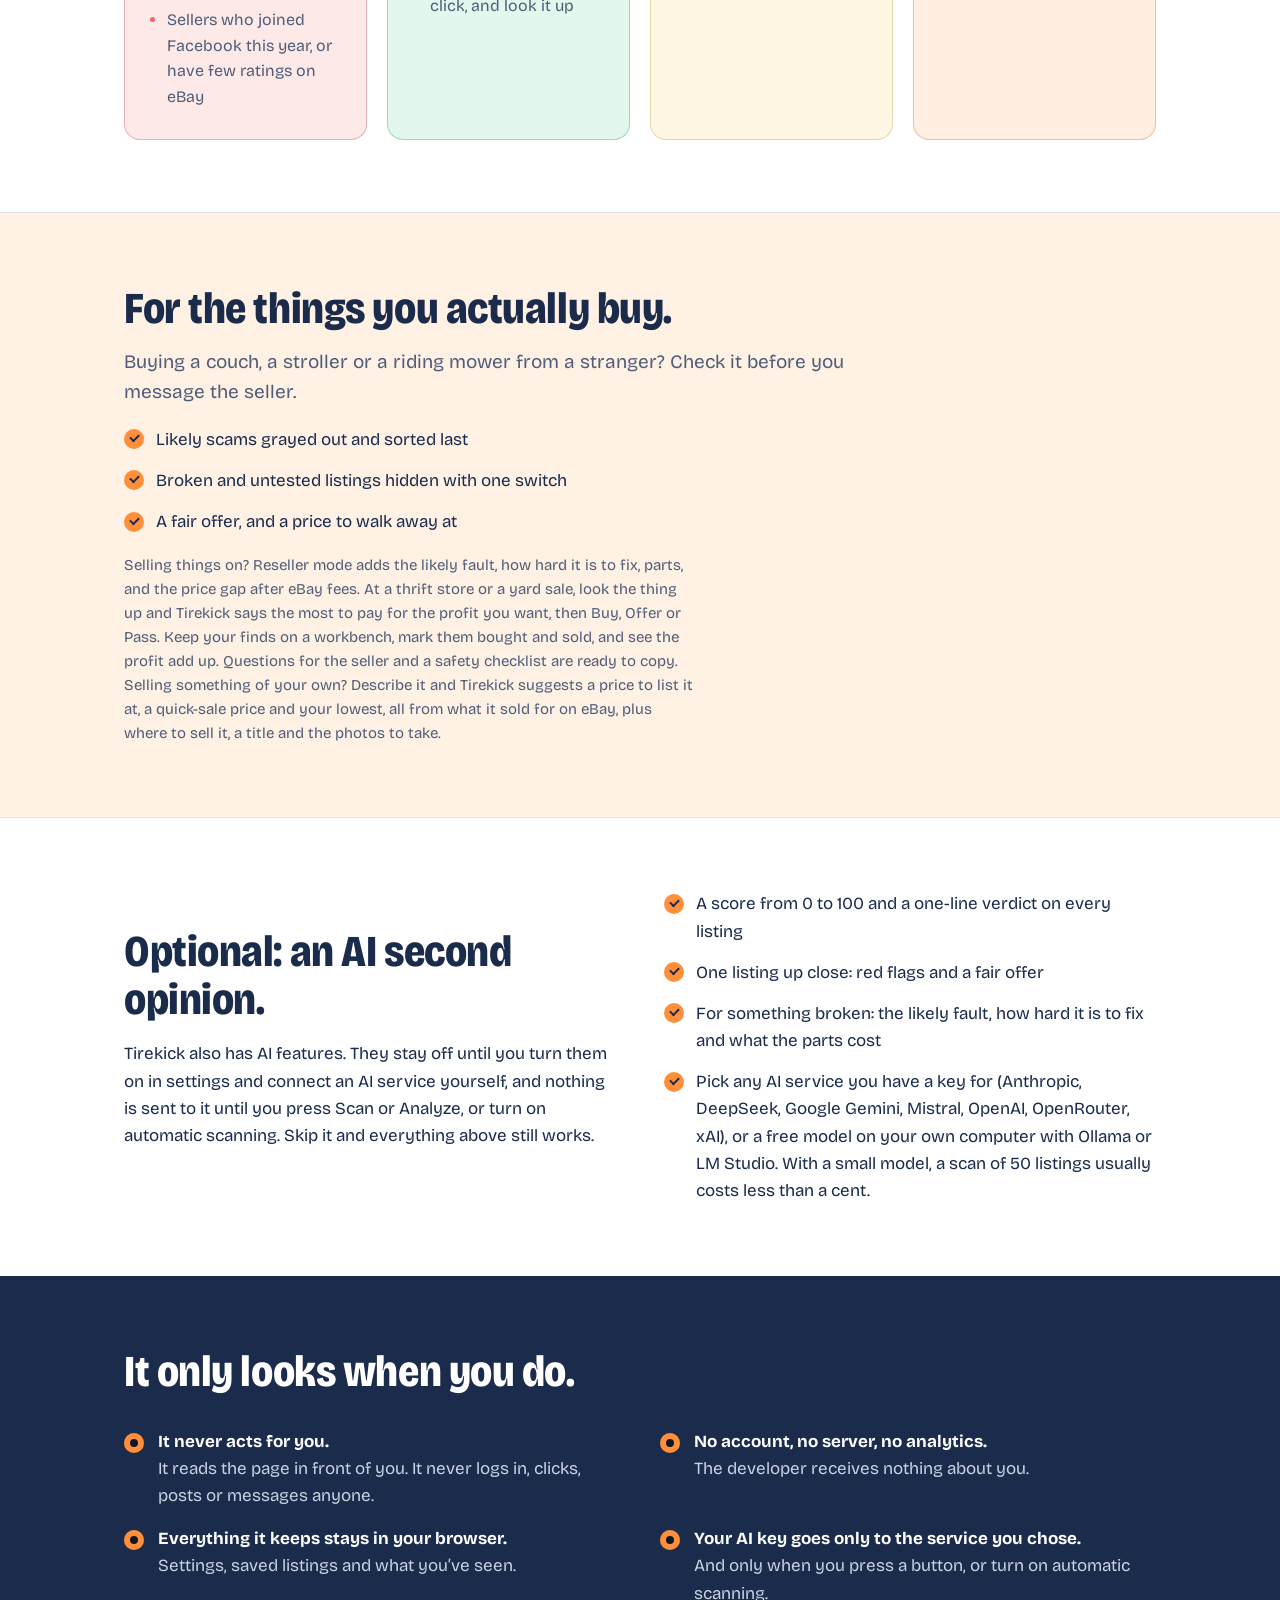
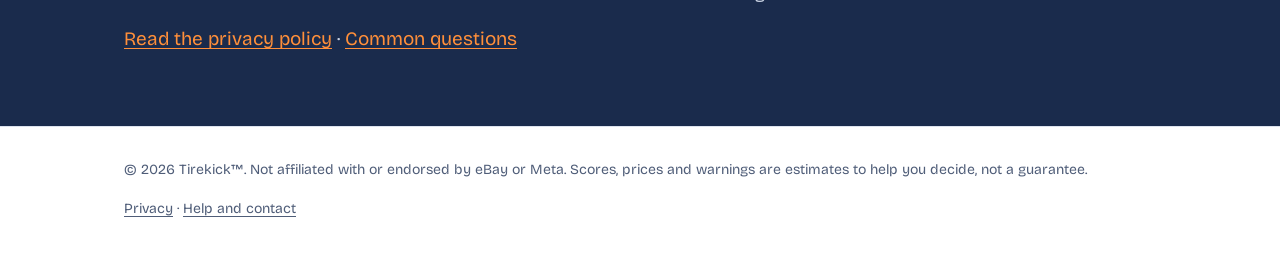
==== commit 13b496c9: "Landing page: the sell helper on Tirekick's page Co-Authored-By: Claude Opus 5.5 <noreply@anthropic." ====
--- a/index.html
+++ b/index.html
@@ -144,7 +144,7 @@
         <li>Broken and untested listings hidden with one switch</li>
         <li>A fair offer, and a price to walk away at</li>
       </ul>
-      <p class="sub quiet">Selling things on? Reseller mode adds the likely fault, how hard it is to fix, parts, and the price gap after eBay fees. At a thrift store or a yard sale, look the thing up and Tirekick says the most to pay for the profit you want, then Buy, Offer or Pass. Keep your finds on a workbench, mark them bought and sold, and see the profit add up. Questions for the seller and a safety checklist are ready to copy.</p>
+      <p class="sub quiet">Selling things on? Reseller mode adds the likely fault, how hard it is to fix, parts, and the price gap after eBay fees. At a thrift store or a yard sale, look the thing up and Tirekick says the most to pay for the profit you want, then Buy, Offer or Pass. Keep your finds on a workbench, mark them bought and sold, and see the profit add up. Questions for the seller and a safety checklist are ready to copy. Selling something of your own? Describe it and Tirekick suggests a price to list it at, a quick-sale price and your lowest, all from what it sold for on eBay, plus where to sell it, a title and the photos to take.</p>
     </div>
   </section>
 
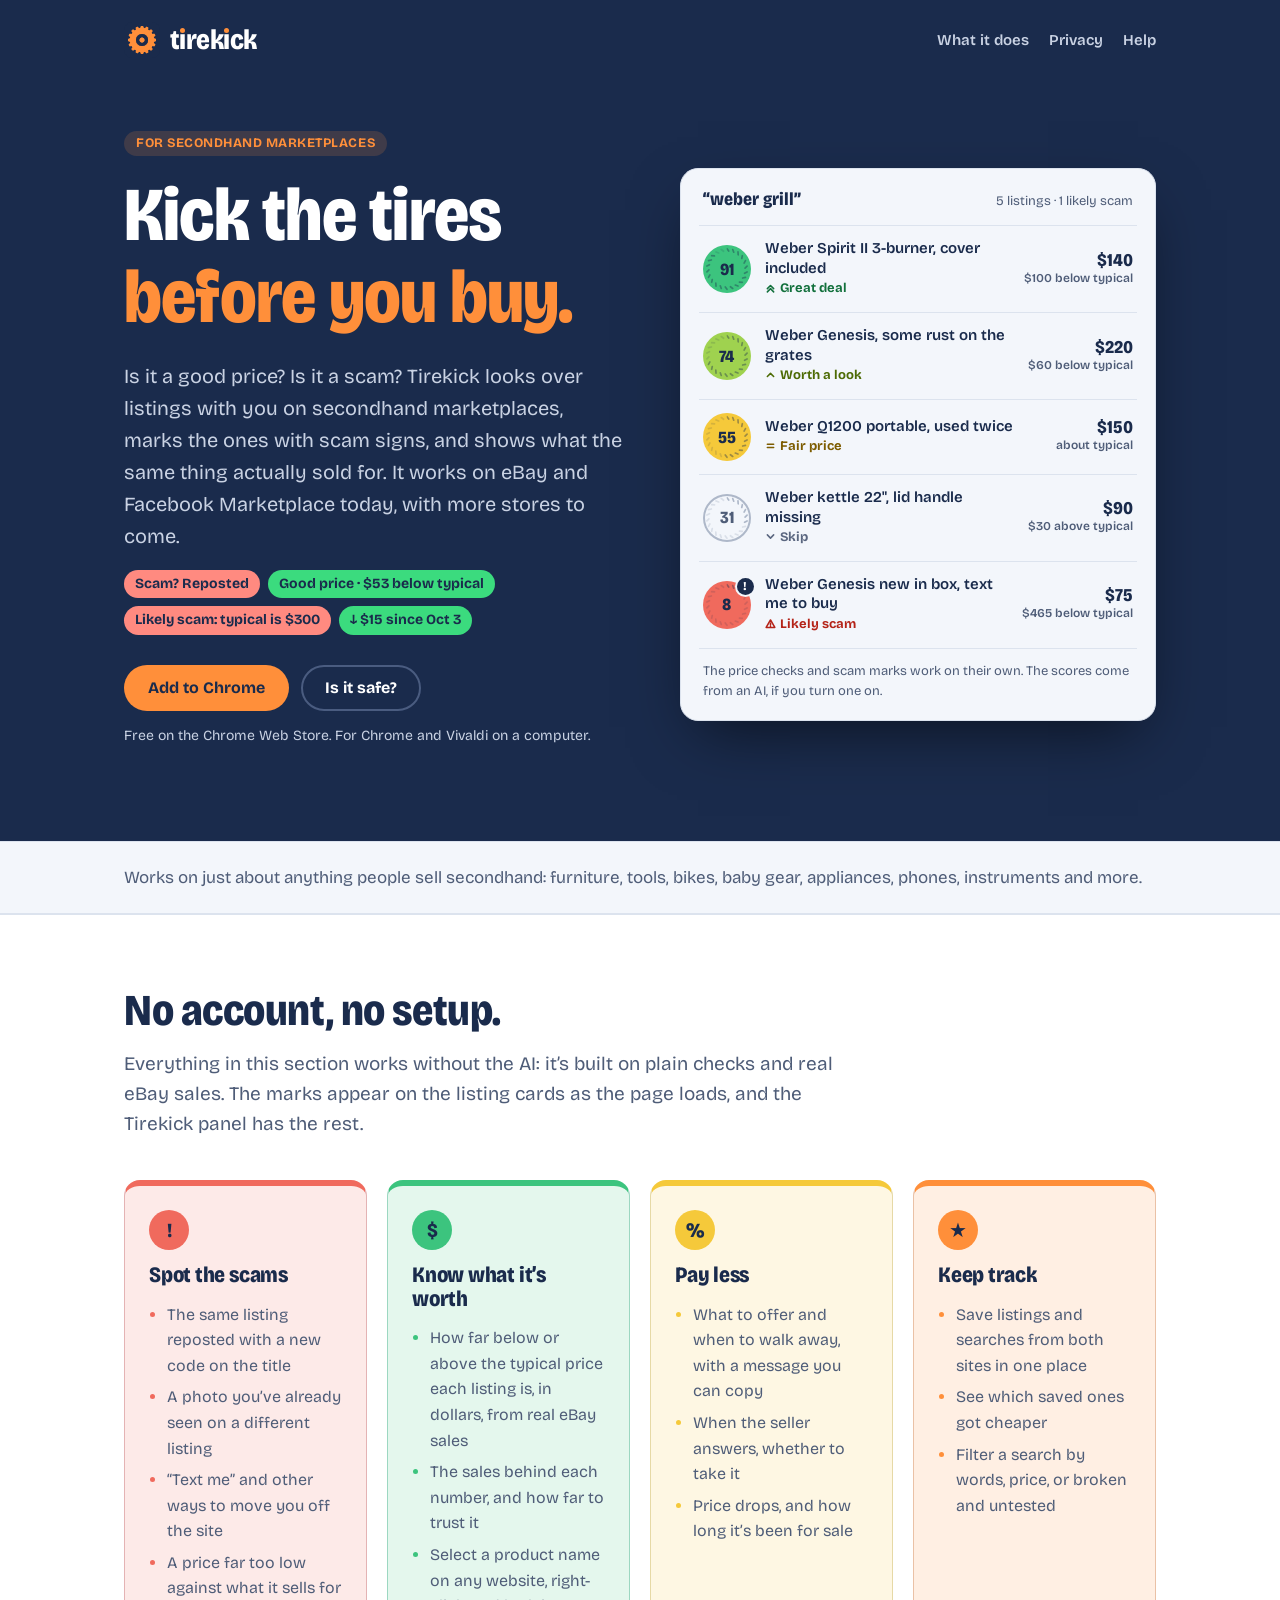
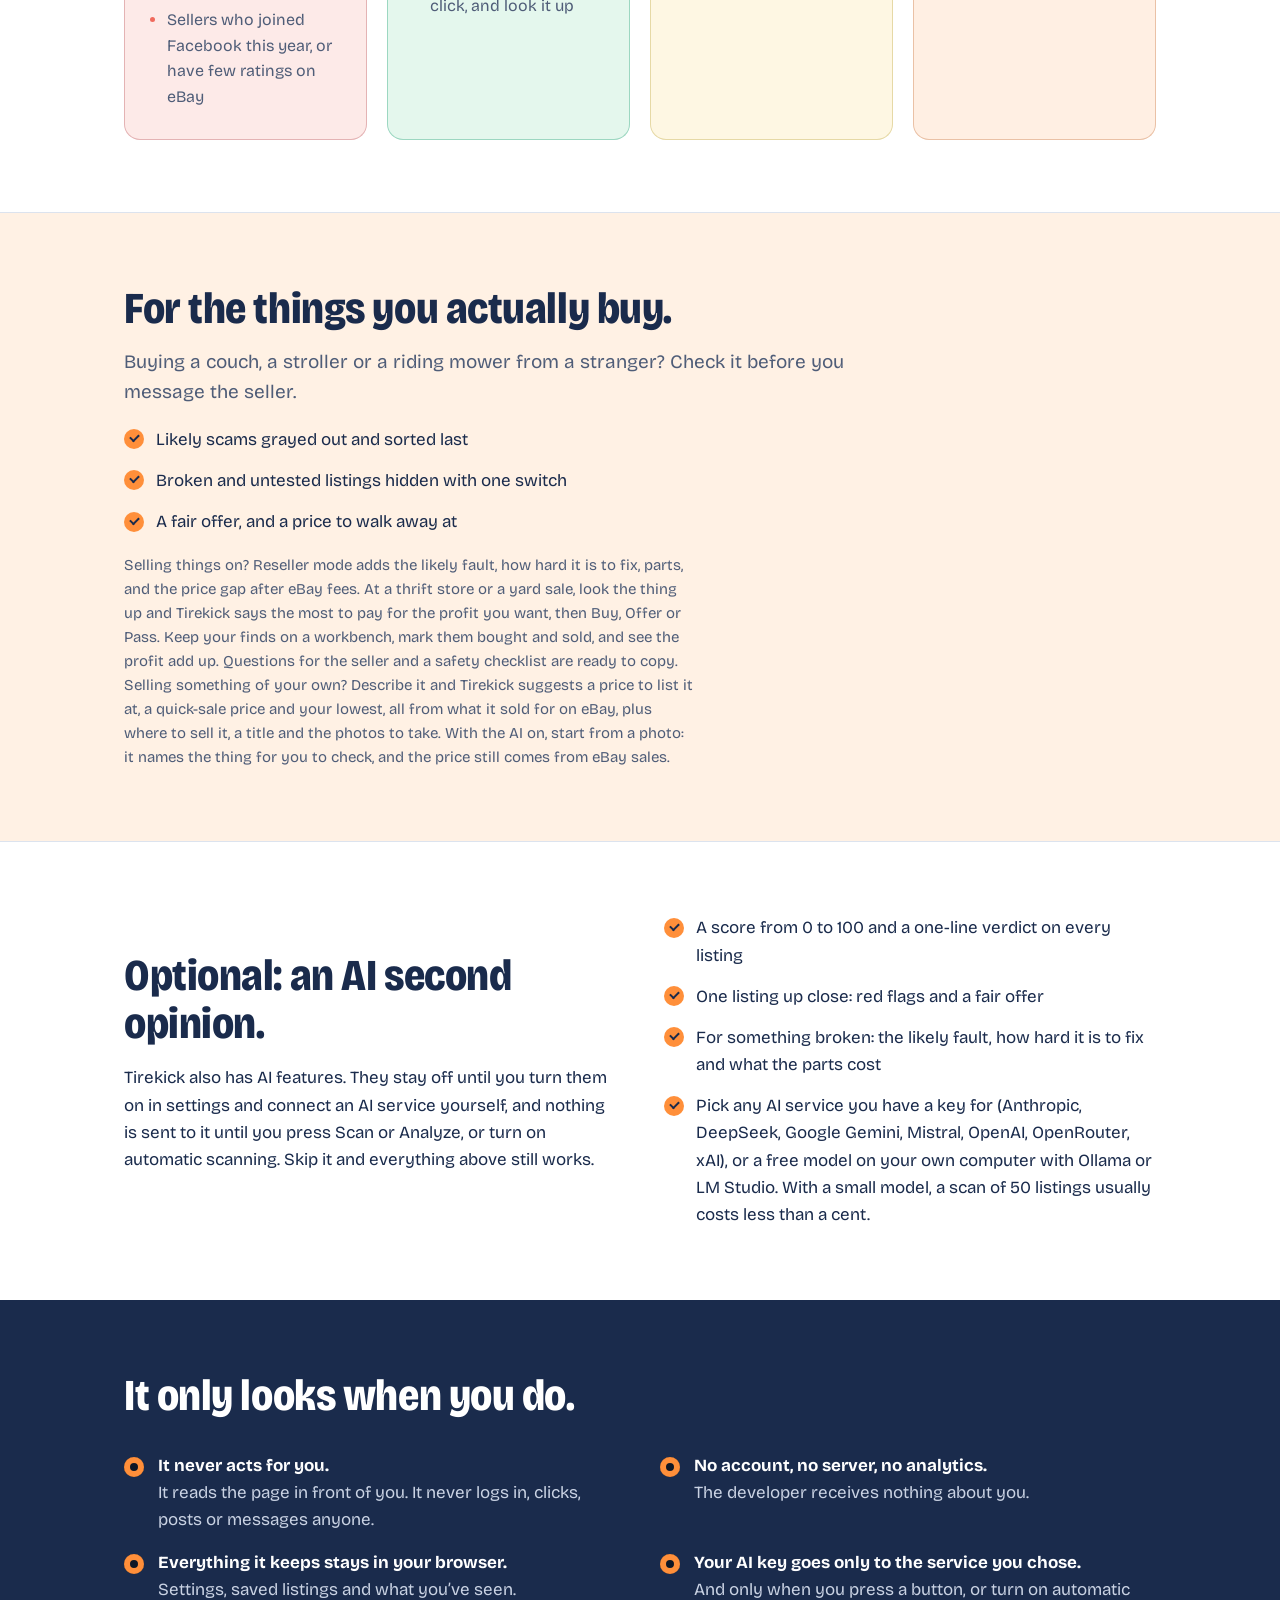
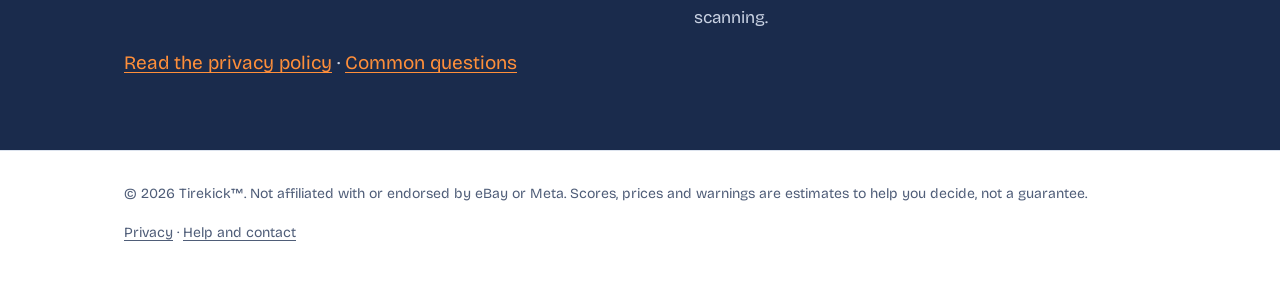
==== commit b74d5b1e: "Sell helper: start from a photo (AI optional), and the privacy policy says so Co-Authored-By: Claude" ====
--- a/index.html
+++ b/index.html
@@ -144,7 +144,7 @@
         <li>Broken and untested listings hidden with one switch</li>
         <li>A fair offer, and a price to walk away at</li>
       </ul>
-      <p class="sub quiet">Selling things on? Reseller mode adds the likely fault, how hard it is to fix, parts, and the price gap after eBay fees. At a thrift store or a yard sale, look the thing up and Tirekick says the most to pay for the profit you want, then Buy, Offer or Pass. Keep your finds on a workbench, mark them bought and sold, and see the profit add up. Questions for the seller and a safety checklist are ready to copy. Selling something of your own? Describe it and Tirekick suggests a price to list it at, a quick-sale price and your lowest, all from what it sold for on eBay, plus where to sell it, a title and the photos to take.</p>
+      <p class="sub quiet">Selling things on? Reseller mode adds the likely fault, how hard it is to fix, parts, and the price gap after eBay fees. At a thrift store or a yard sale, look the thing up and Tirekick says the most to pay for the profit you want, then Buy, Offer or Pass. Keep your finds on a workbench, mark them bought and sold, and see the profit add up. Questions for the seller and a safety checklist are ready to copy. Selling something of your own? Describe it and Tirekick suggests a price to list it at, a quick-sale price and your lowest, all from what it sold for on eBay, plus where to sell it, a title and the photos to take. With the AI on, start from a photo: it names the thing for you to check, and the price still comes from eBay sales.</p>
     </div>
   </section>
 
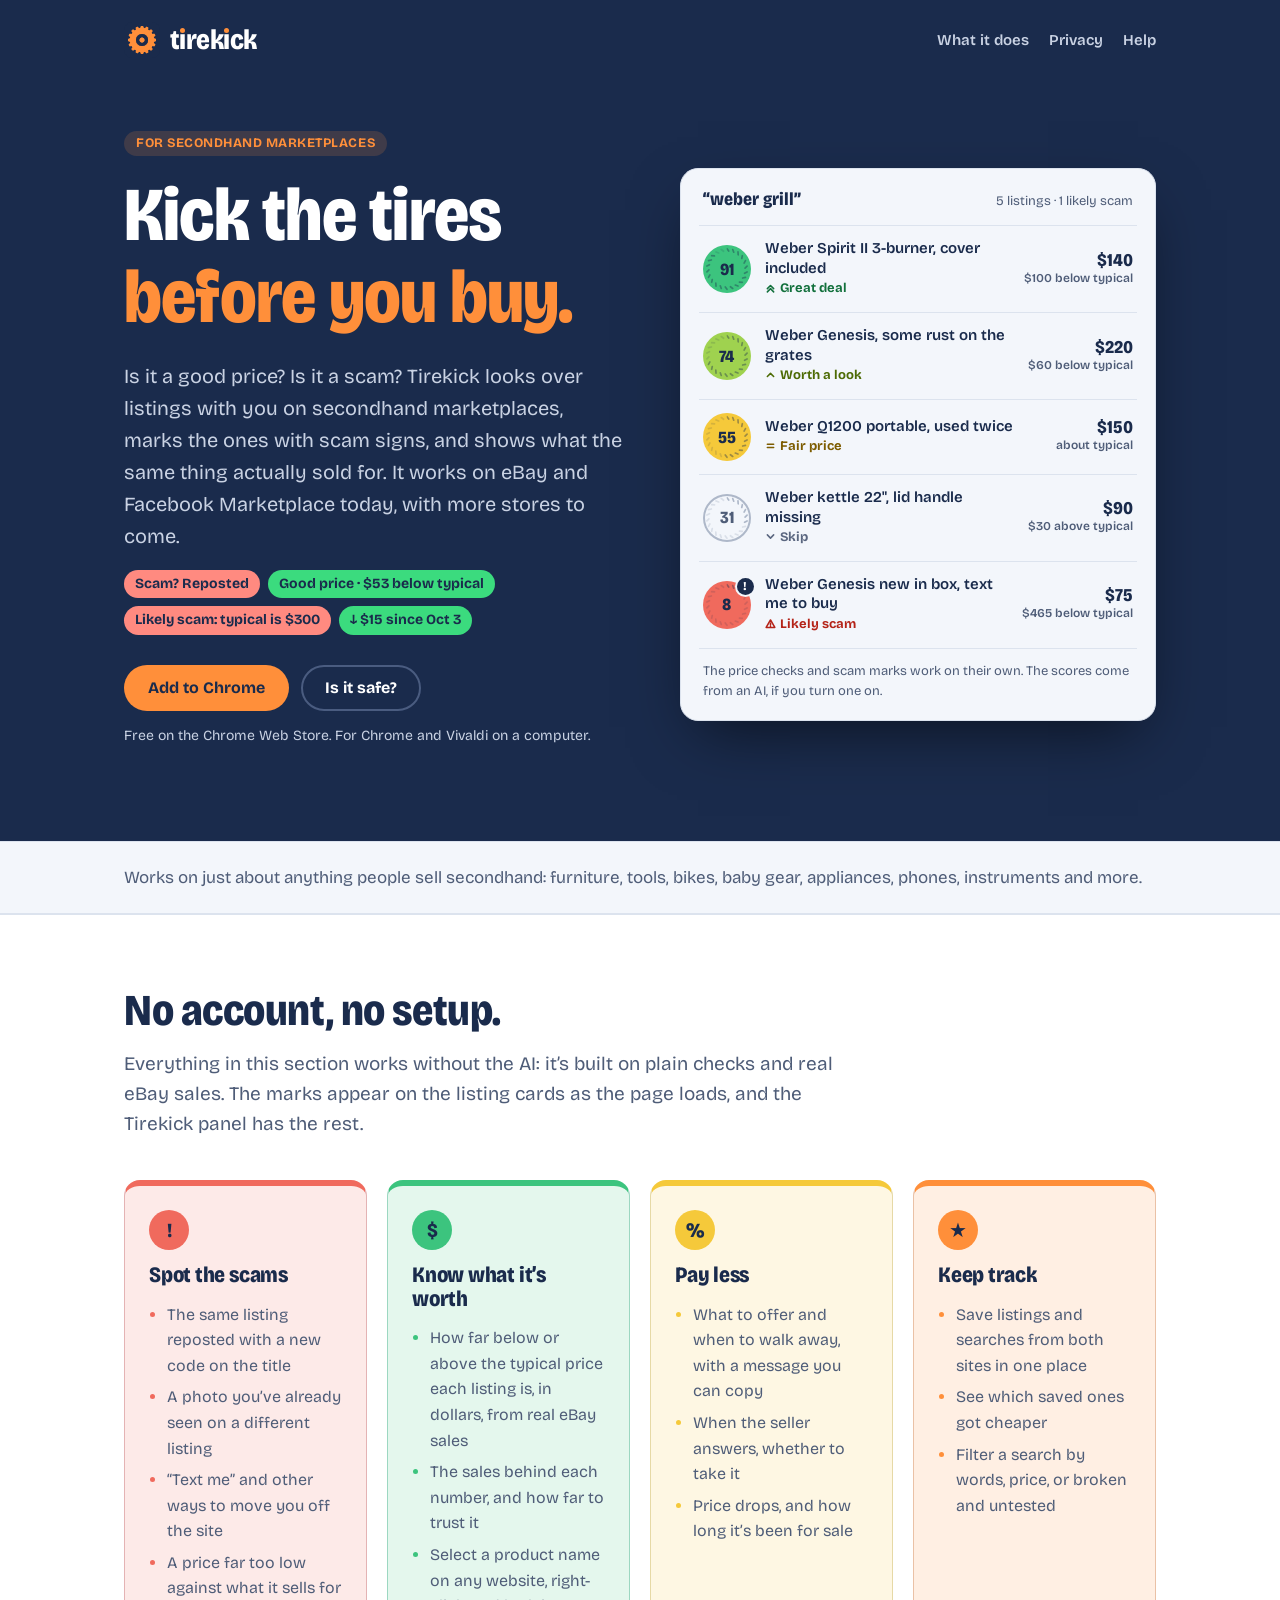
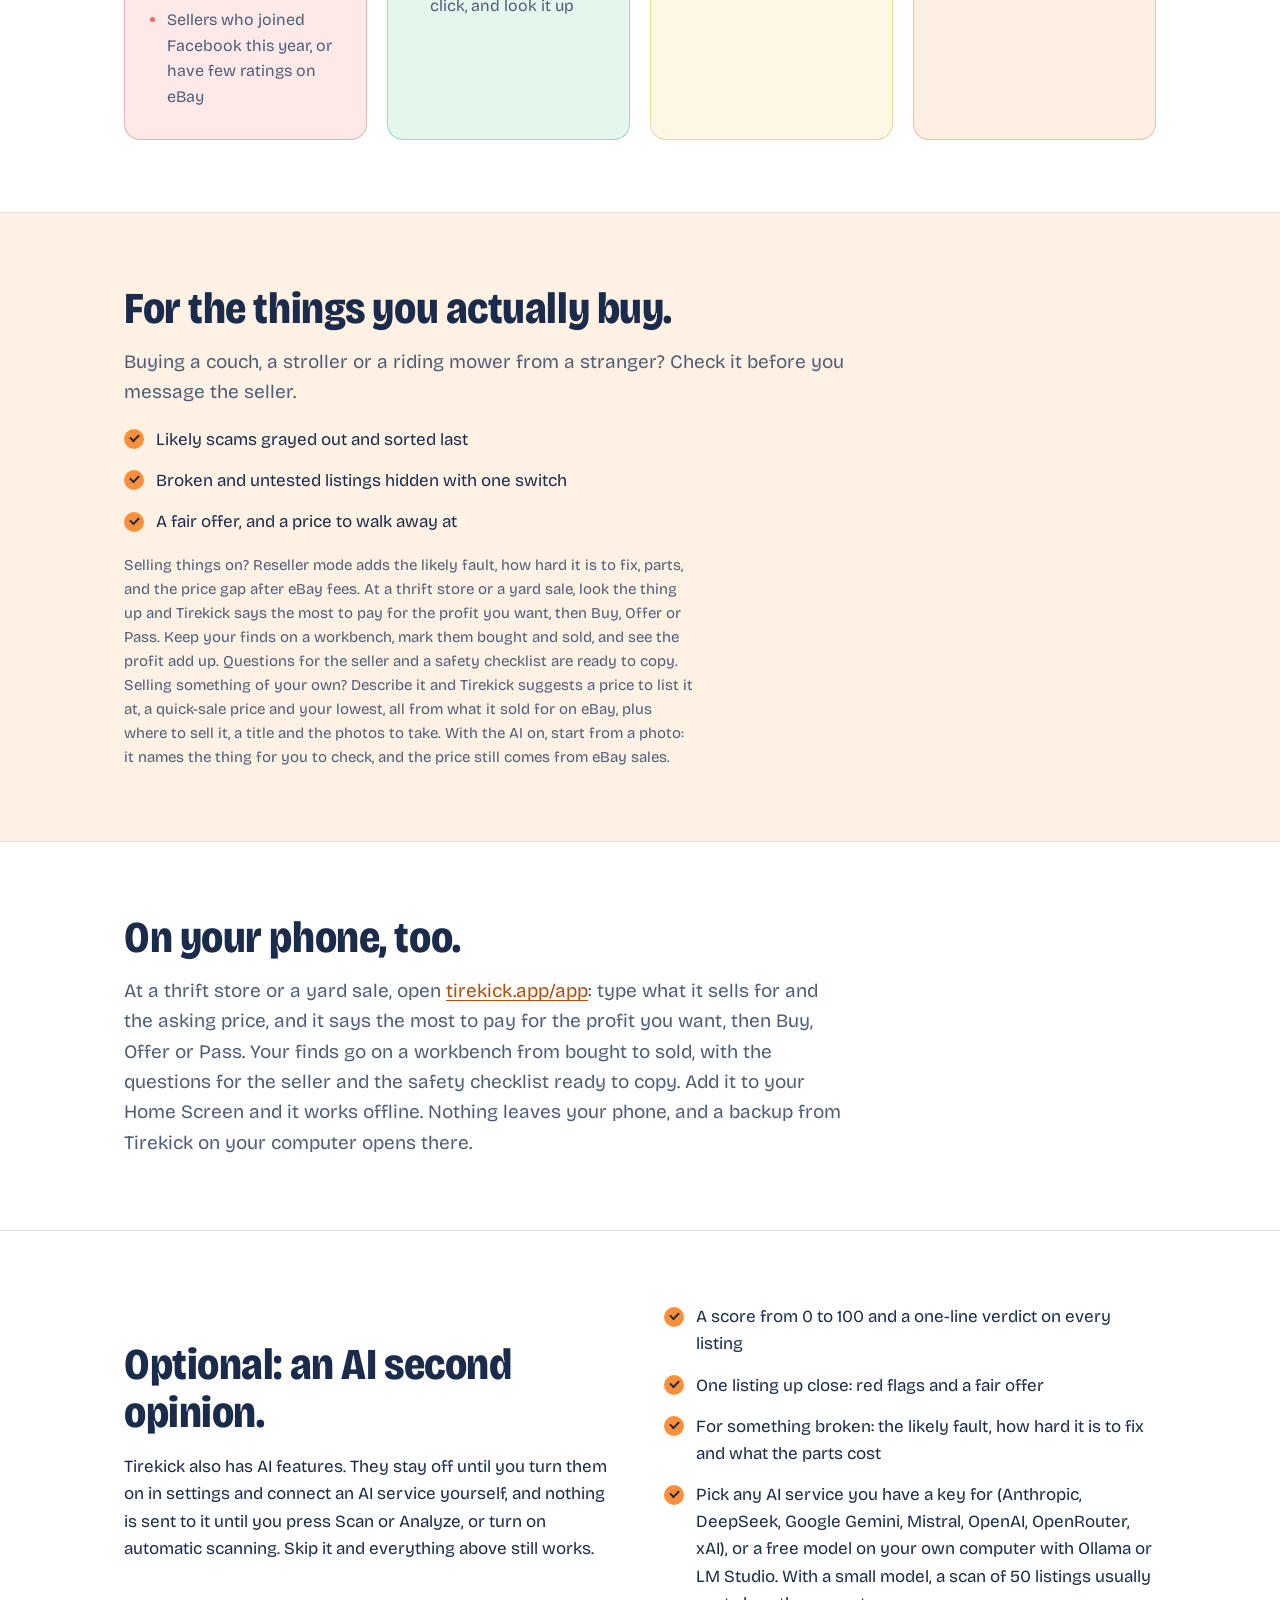
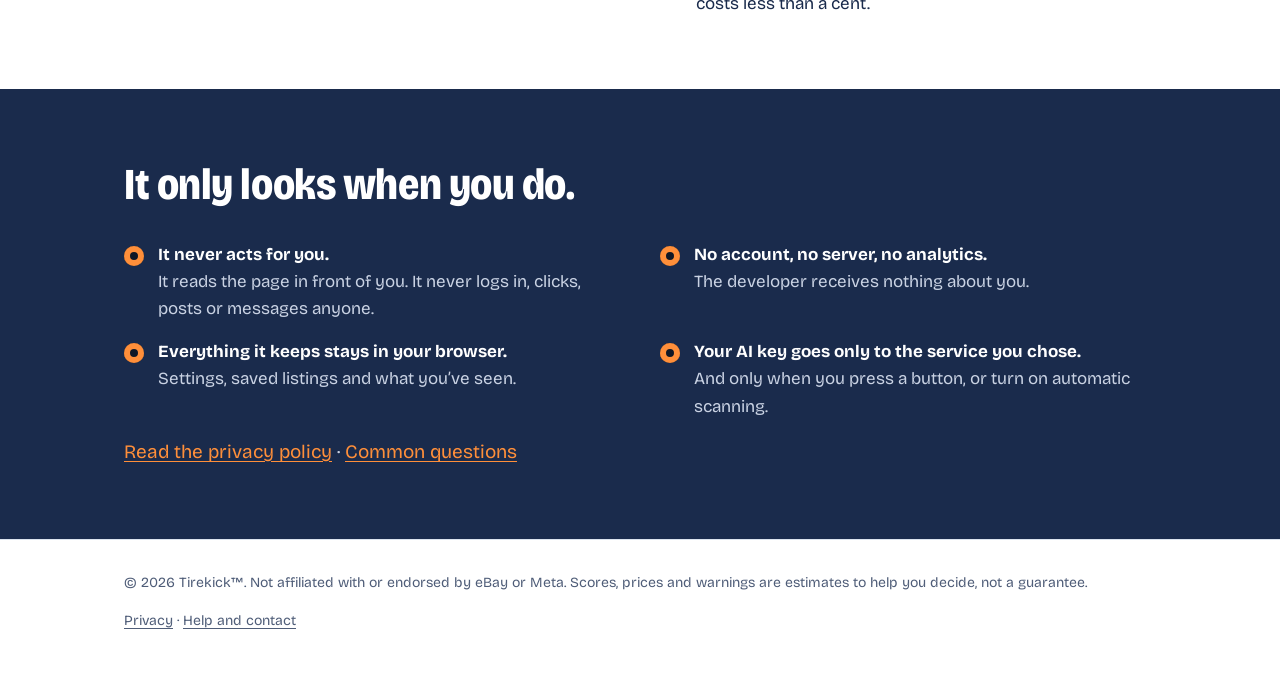
==== commit f0b9f62f: "Phone workbench at /app, the On your phone section and the privacy policy Co-Authored-By: Claude Opu" ====
--- a/index.html
+++ b/index.html
@@ -148,6 +148,13 @@
     </div>
   </section>
 
+  <section class="band" id="phone">
+    <div class="wrap">
+      <h2>On your phone, too.</h2>
+      <p class="sub">At a thrift store or a yard sale, open <a href="app/">tirekick.app/app</a>: type what it sells for and the asking price, and it says the most to pay for the profit you want, then Buy, Offer or Pass. Your finds go on a workbench from bought to sold, with the questions for the seller and the safety checklist ready to copy. Add it to your Home Screen and it works offline. Nothing leaves your phone, and a backup from Tirekick on your computer opens there.</p>
+    </div>
+  </section>
+
   <section class="band" id="ai">
     <div class="wrap split">
       <div>
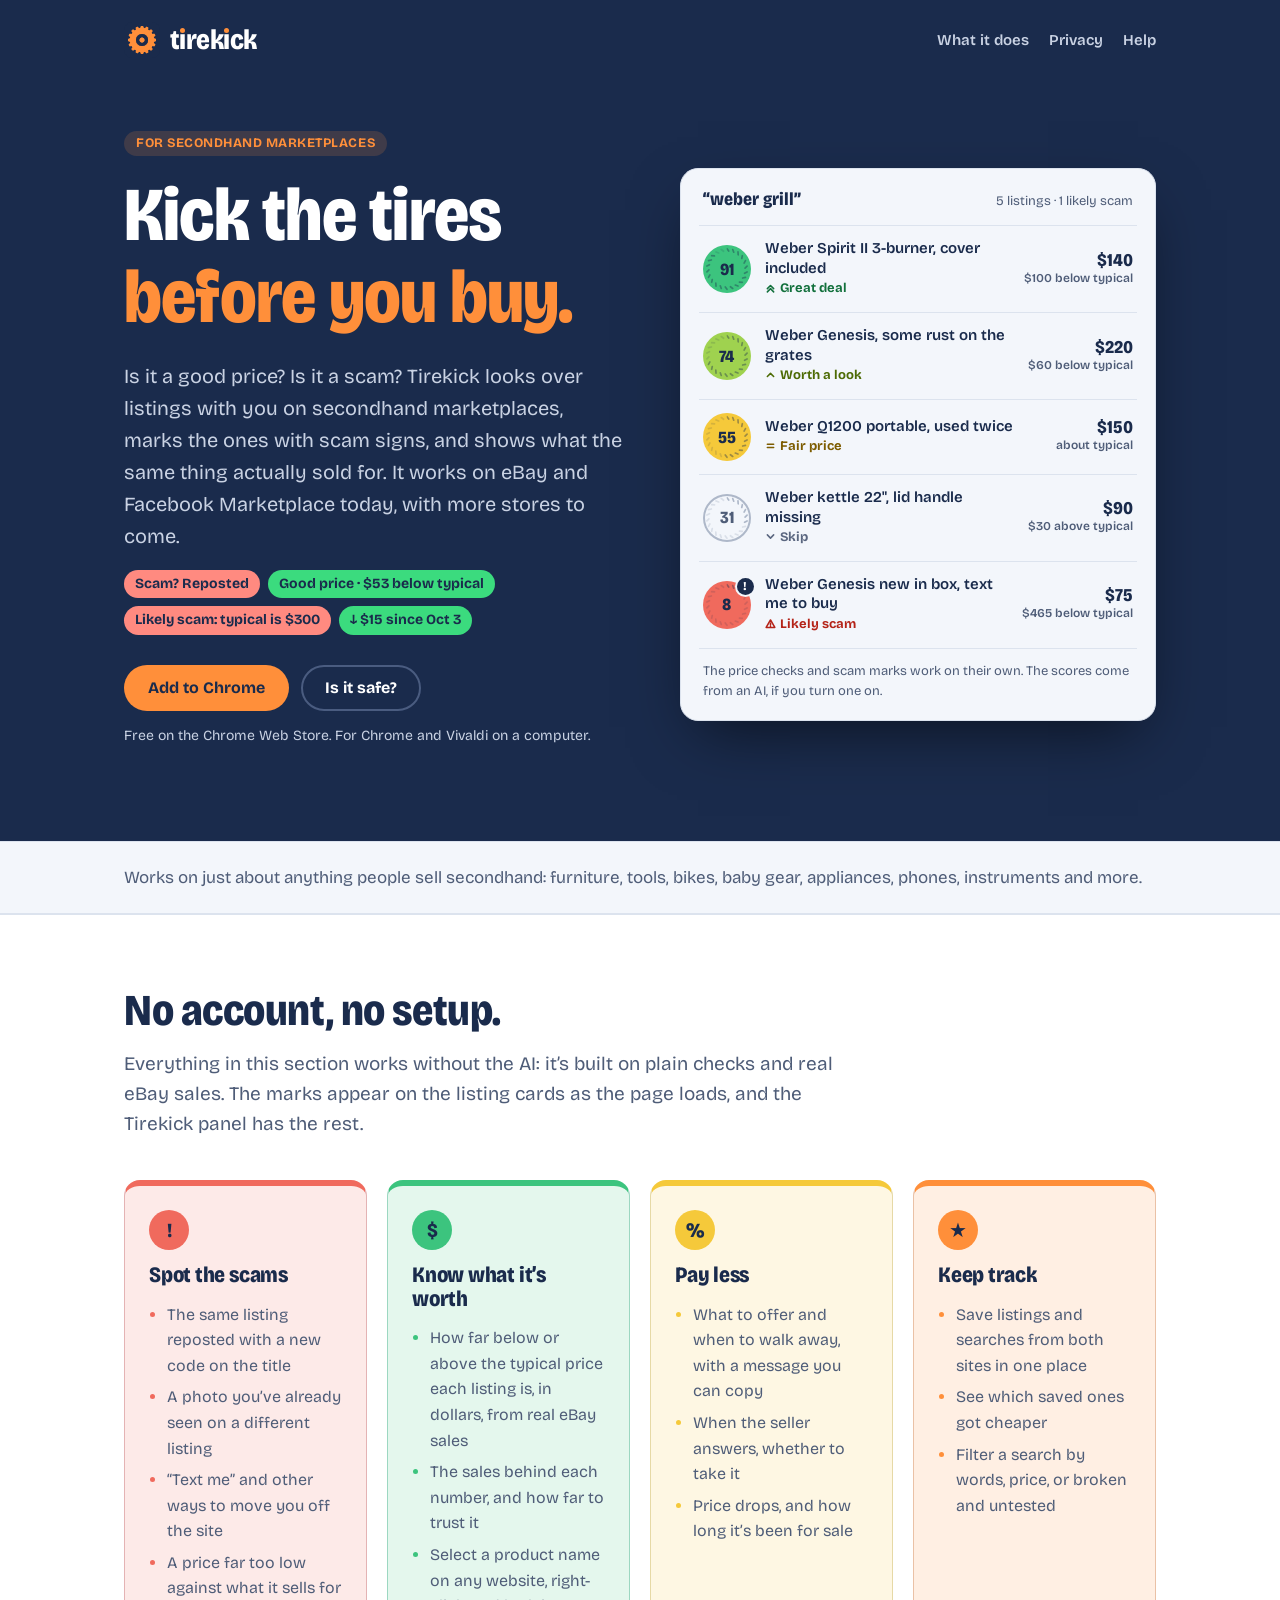
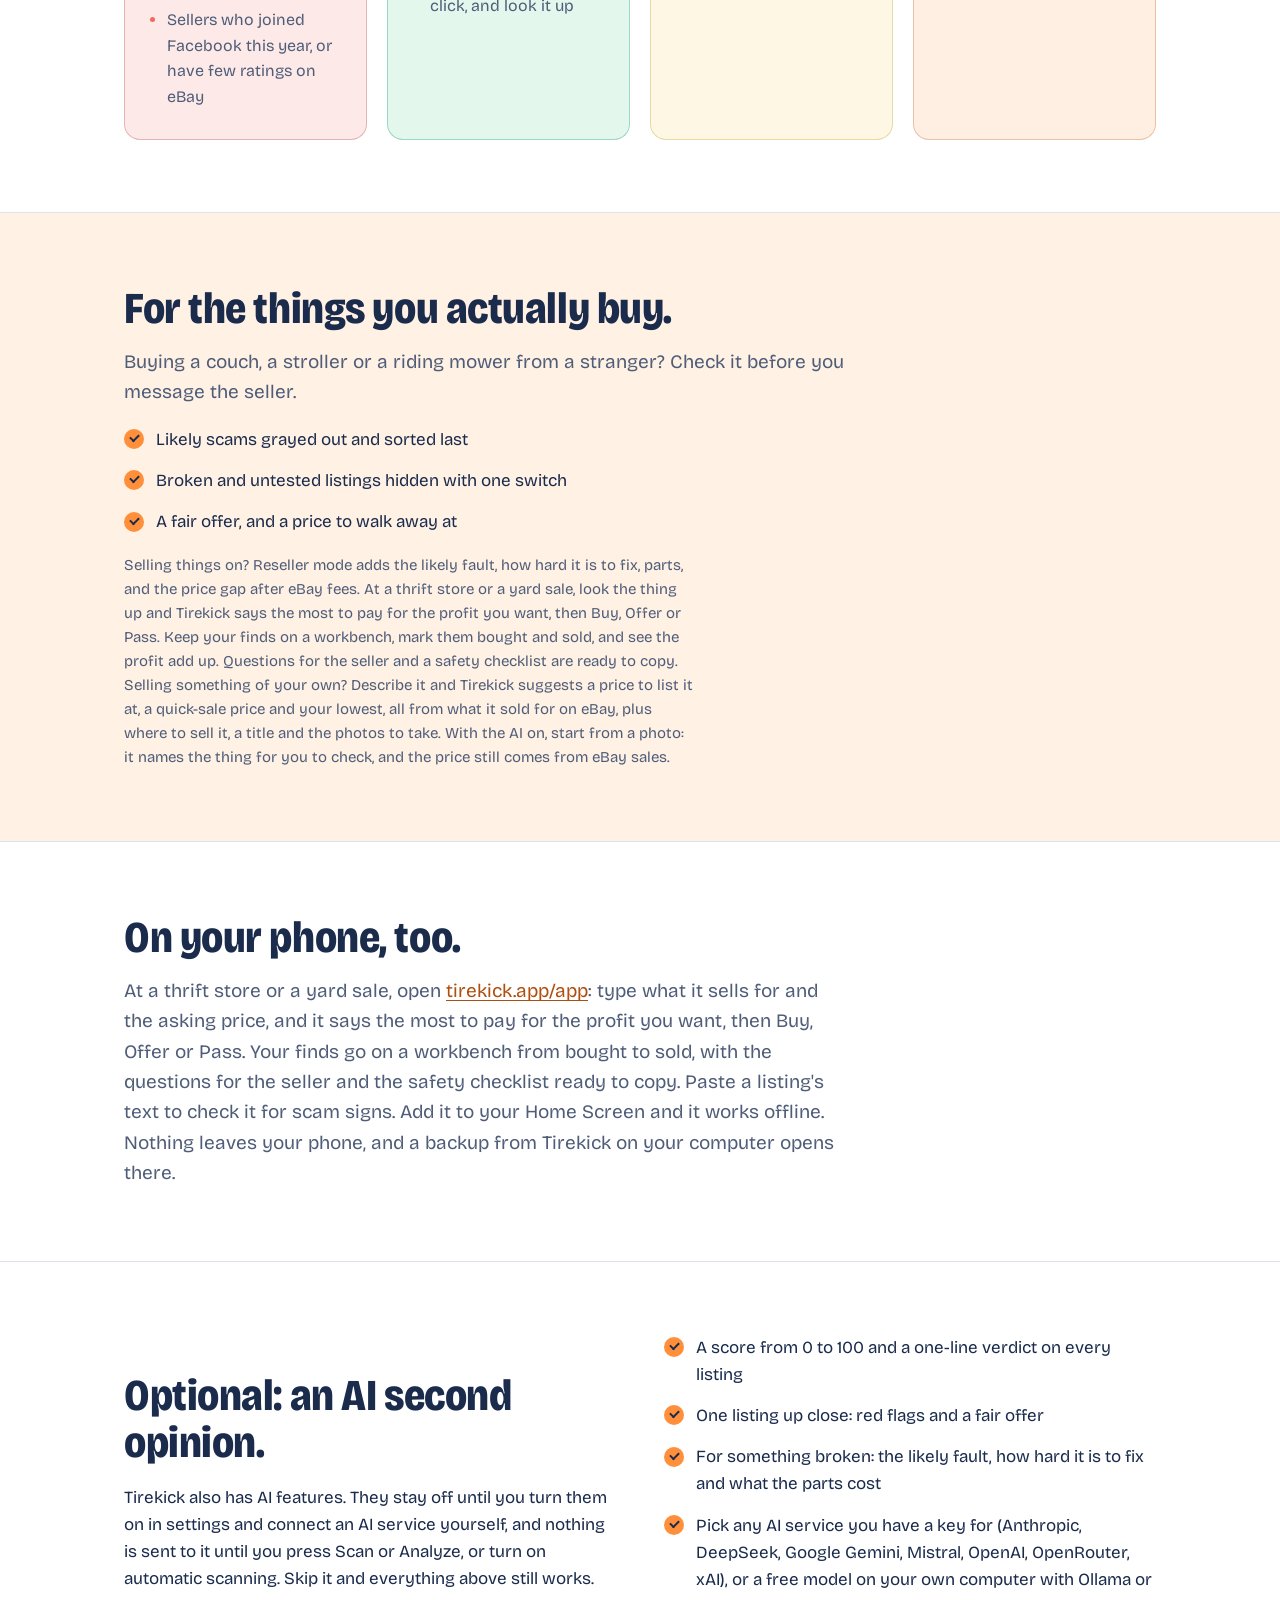
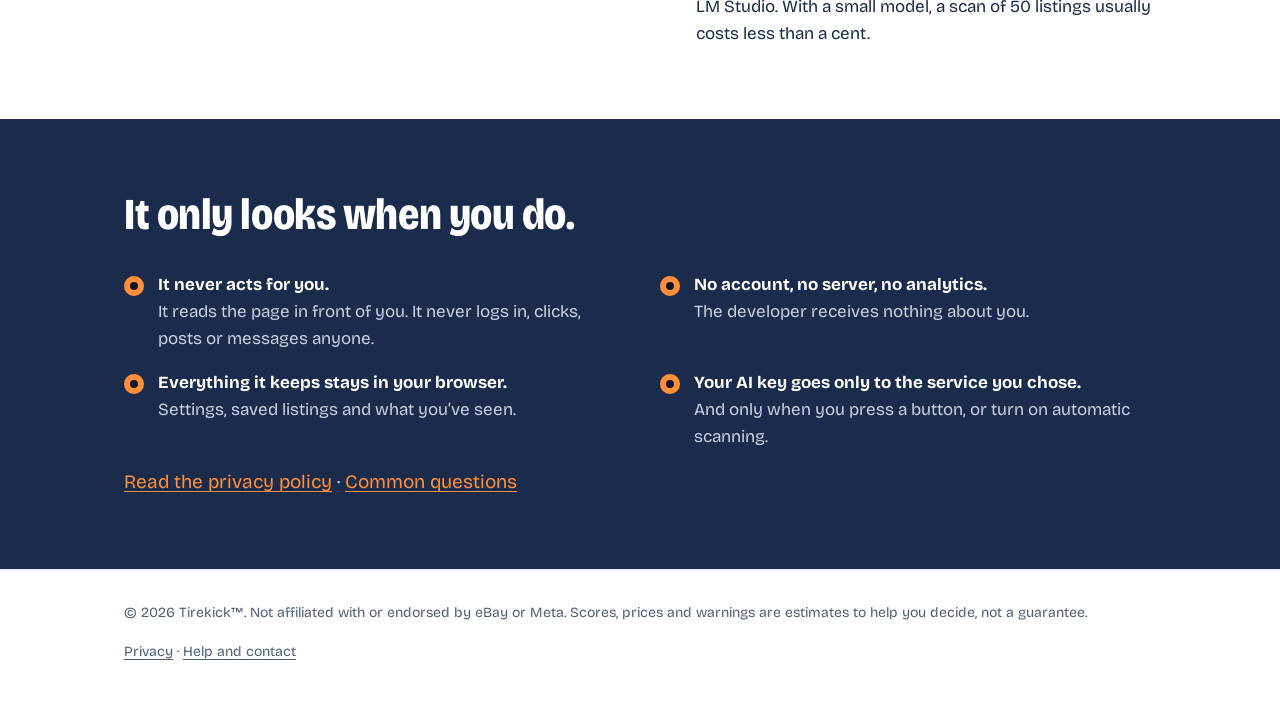
==== commit 40a5c92a: "Phone workbench: scam signs in pasted text and sharing in on Android Co-Authored-By: Claude Opus 5.5" ====
--- a/index.html
+++ b/index.html
@@ -151,7 +151,7 @@
   <section class="band" id="phone">
     <div class="wrap">
       <h2>On your phone, too.</h2>
-      <p class="sub">At a thrift store or a yard sale, open <a href="app/">tirekick.app/app</a>: type what it sells for and the asking price, and it says the most to pay for the profit you want, then Buy, Offer or Pass. Your finds go on a workbench from bought to sold, with the questions for the seller and the safety checklist ready to copy. Add it to your Home Screen and it works offline. Nothing leaves your phone, and a backup from Tirekick on your computer opens there.</p>
+      <p class="sub">At a thrift store or a yard sale, open <a href="app/">tirekick.app/app</a>: type what it sells for and the asking price, and it says the most to pay for the profit you want, then Buy, Offer or Pass. Your finds go on a workbench from bought to sold, with the questions for the seller and the safety checklist ready to copy. Paste a listing's text to check it for scam signs. Add it to your Home Screen and it works offline. Nothing leaves your phone, and a backup from Tirekick on your computer opens there.</p>
     </div>
   </section>
 
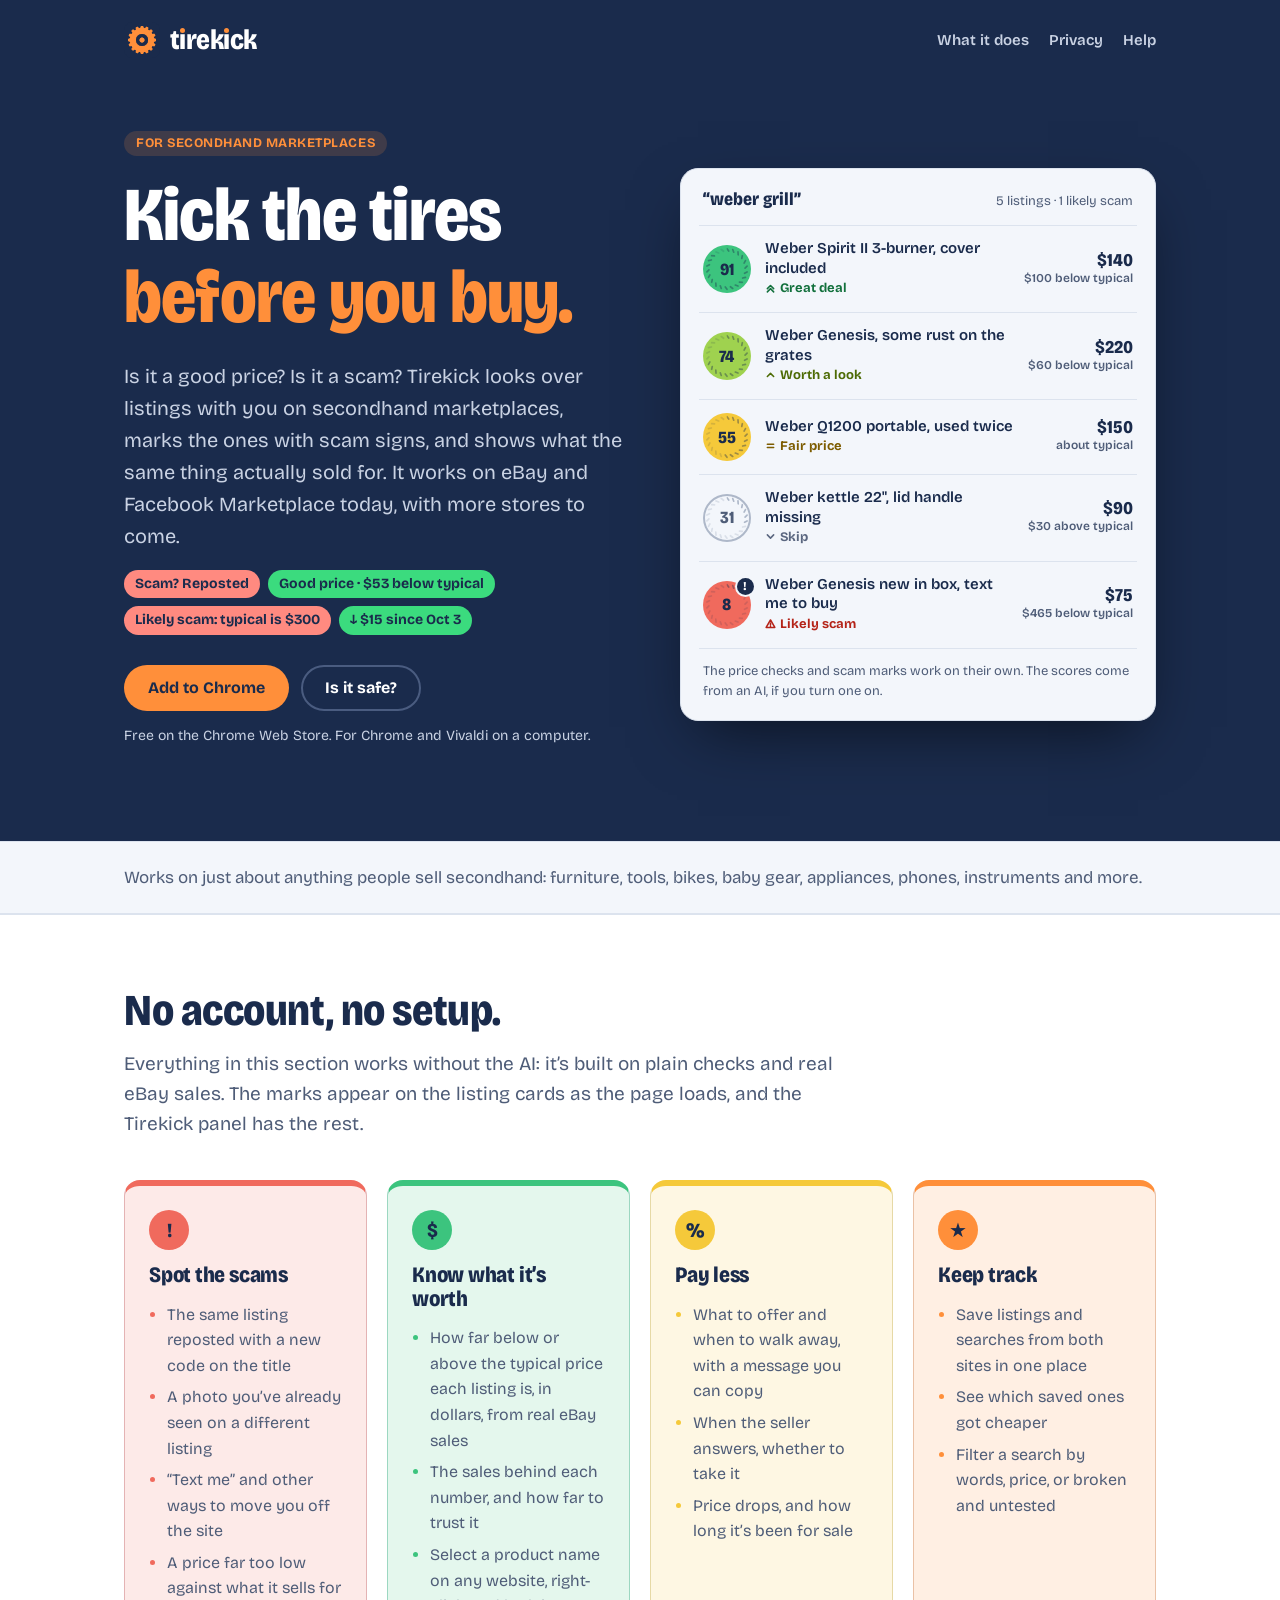
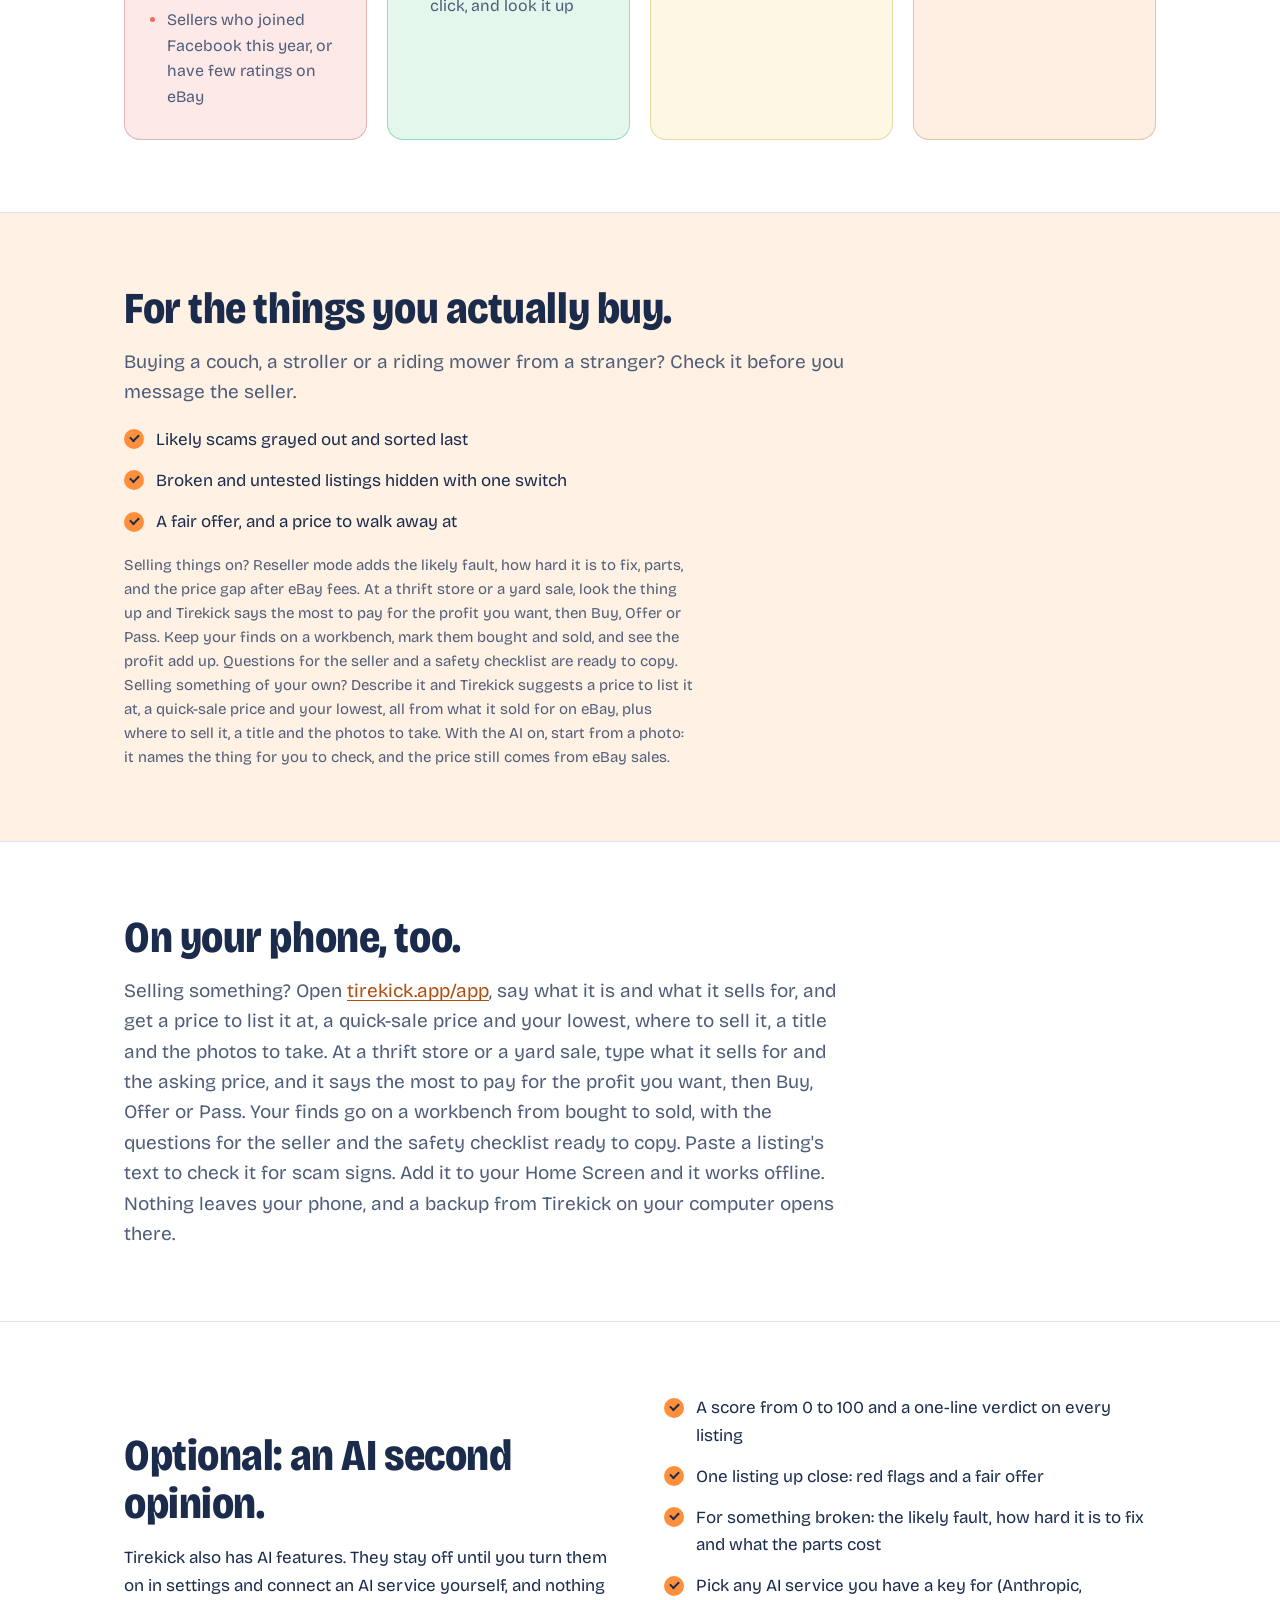
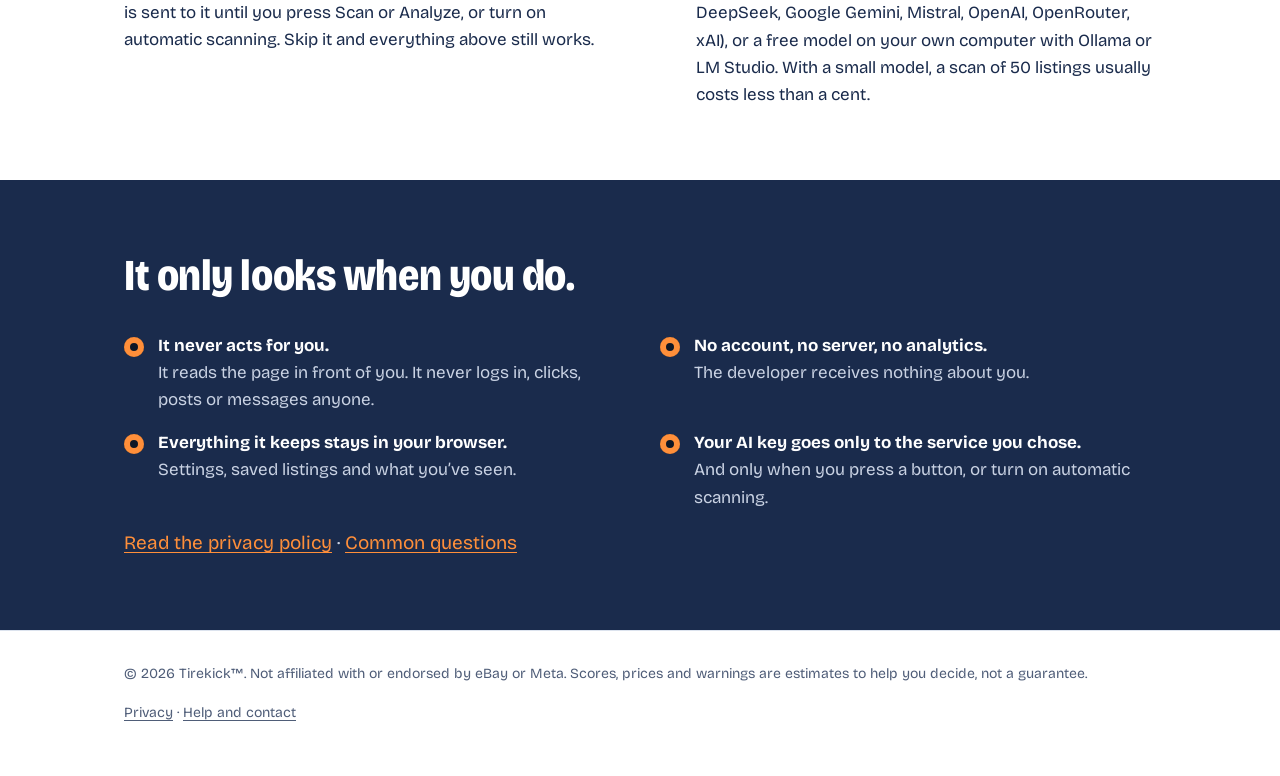
==== commit 5e145d93: "Phone app: Sell something, the sell helper on the phone Co-Authored-By: Claude Opus 5.5 <noreply@ant" ====
--- a/index.html
+++ b/index.html
@@ -151,7 +151,7 @@
   <section class="band" id="phone">
     <div class="wrap">
       <h2>On your phone, too.</h2>
-      <p class="sub">At a thrift store or a yard sale, open <a href="app/">tirekick.app/app</a>: type what it sells for and the asking price, and it says the most to pay for the profit you want, then Buy, Offer or Pass. Your finds go on a workbench from bought to sold, with the questions for the seller and the safety checklist ready to copy. Paste a listing's text to check it for scam signs. Add it to your Home Screen and it works offline. Nothing leaves your phone, and a backup from Tirekick on your computer opens there.</p>
+      <p class="sub">Selling something? Open <a href="app/">tirekick.app/app</a>, say what it is and what it sells for, and get a price to list it at, a quick-sale price and your lowest, where to sell it, a title and the photos to take. At a thrift store or a yard sale, type what it sells for and the asking price, and it says the most to pay for the profit you want, then Buy, Offer or Pass. Your finds go on a workbench from bought to sold, with the questions for the seller and the safety checklist ready to copy. Paste a listing's text to check it for scam signs. Add it to your Home Screen and it works offline. Nothing leaves your phone, and a backup from Tirekick on your computer opens there.</p>
     </div>
   </section>
 
